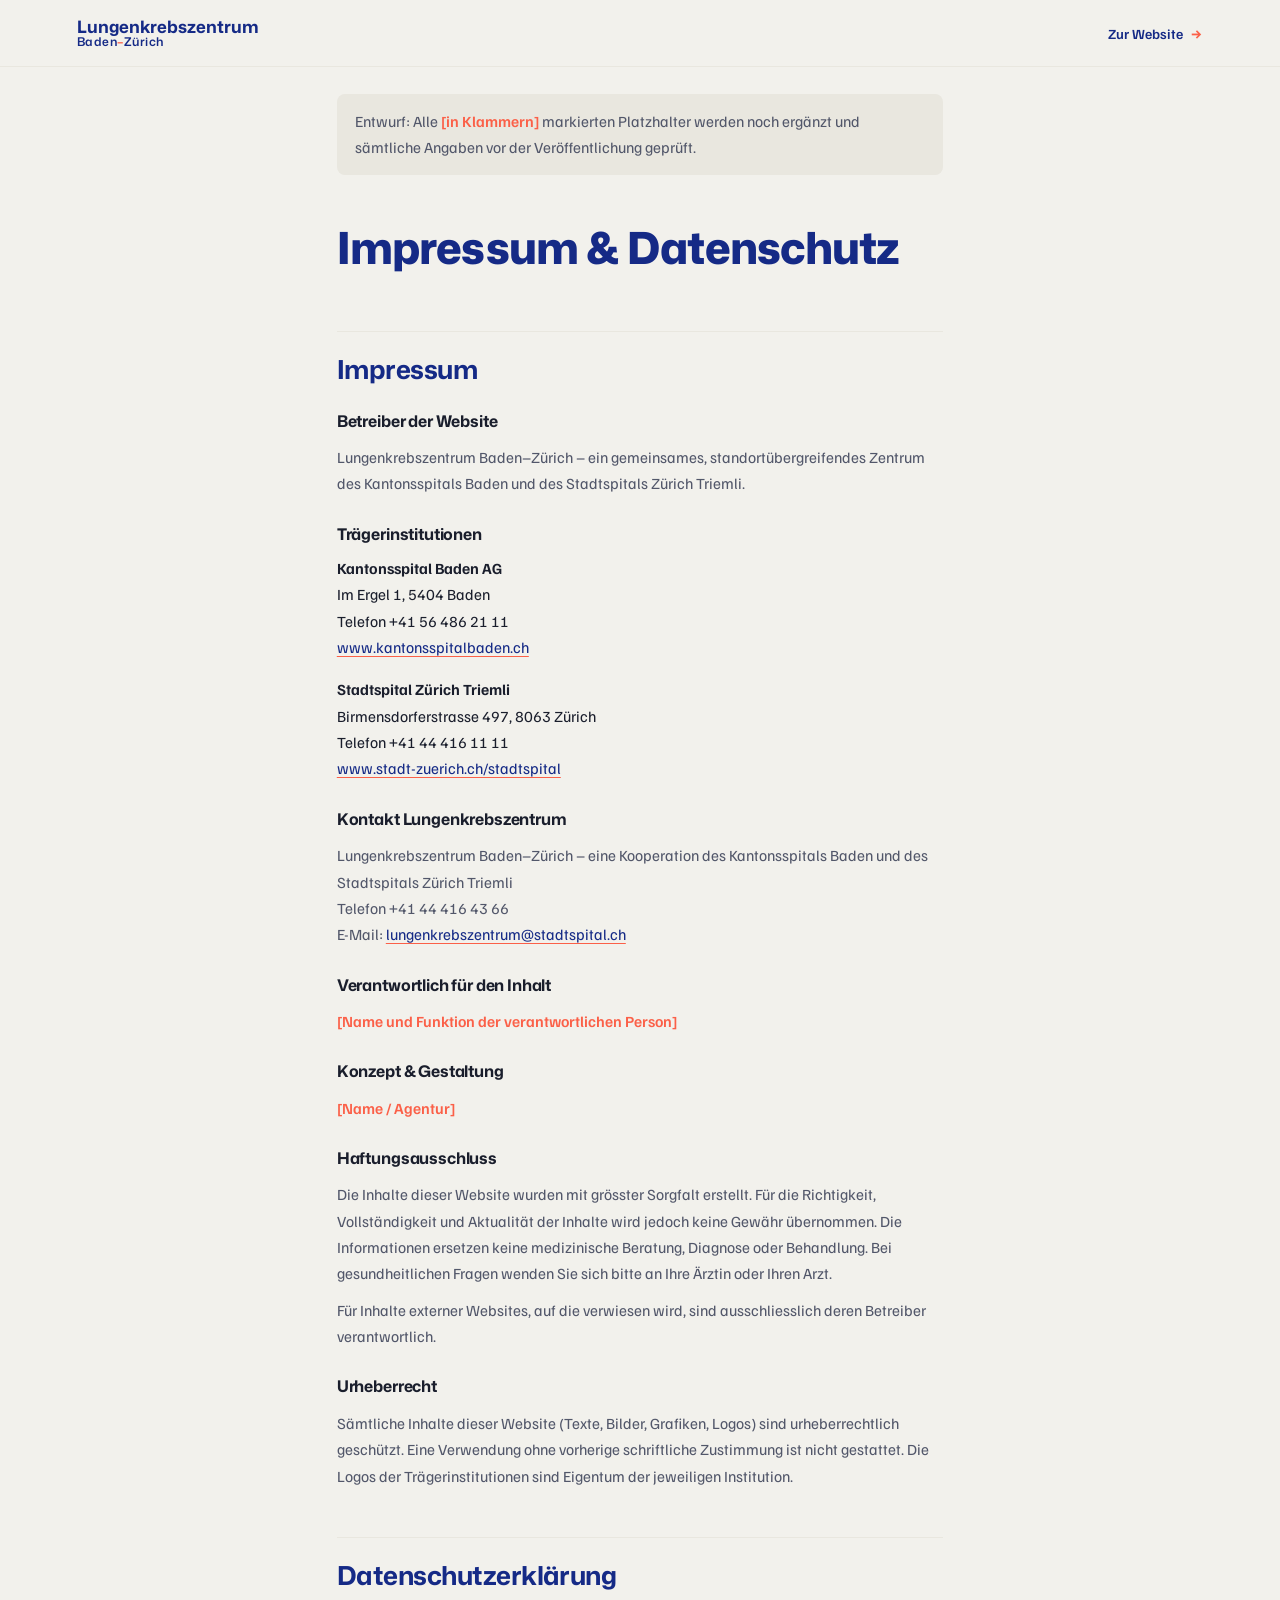
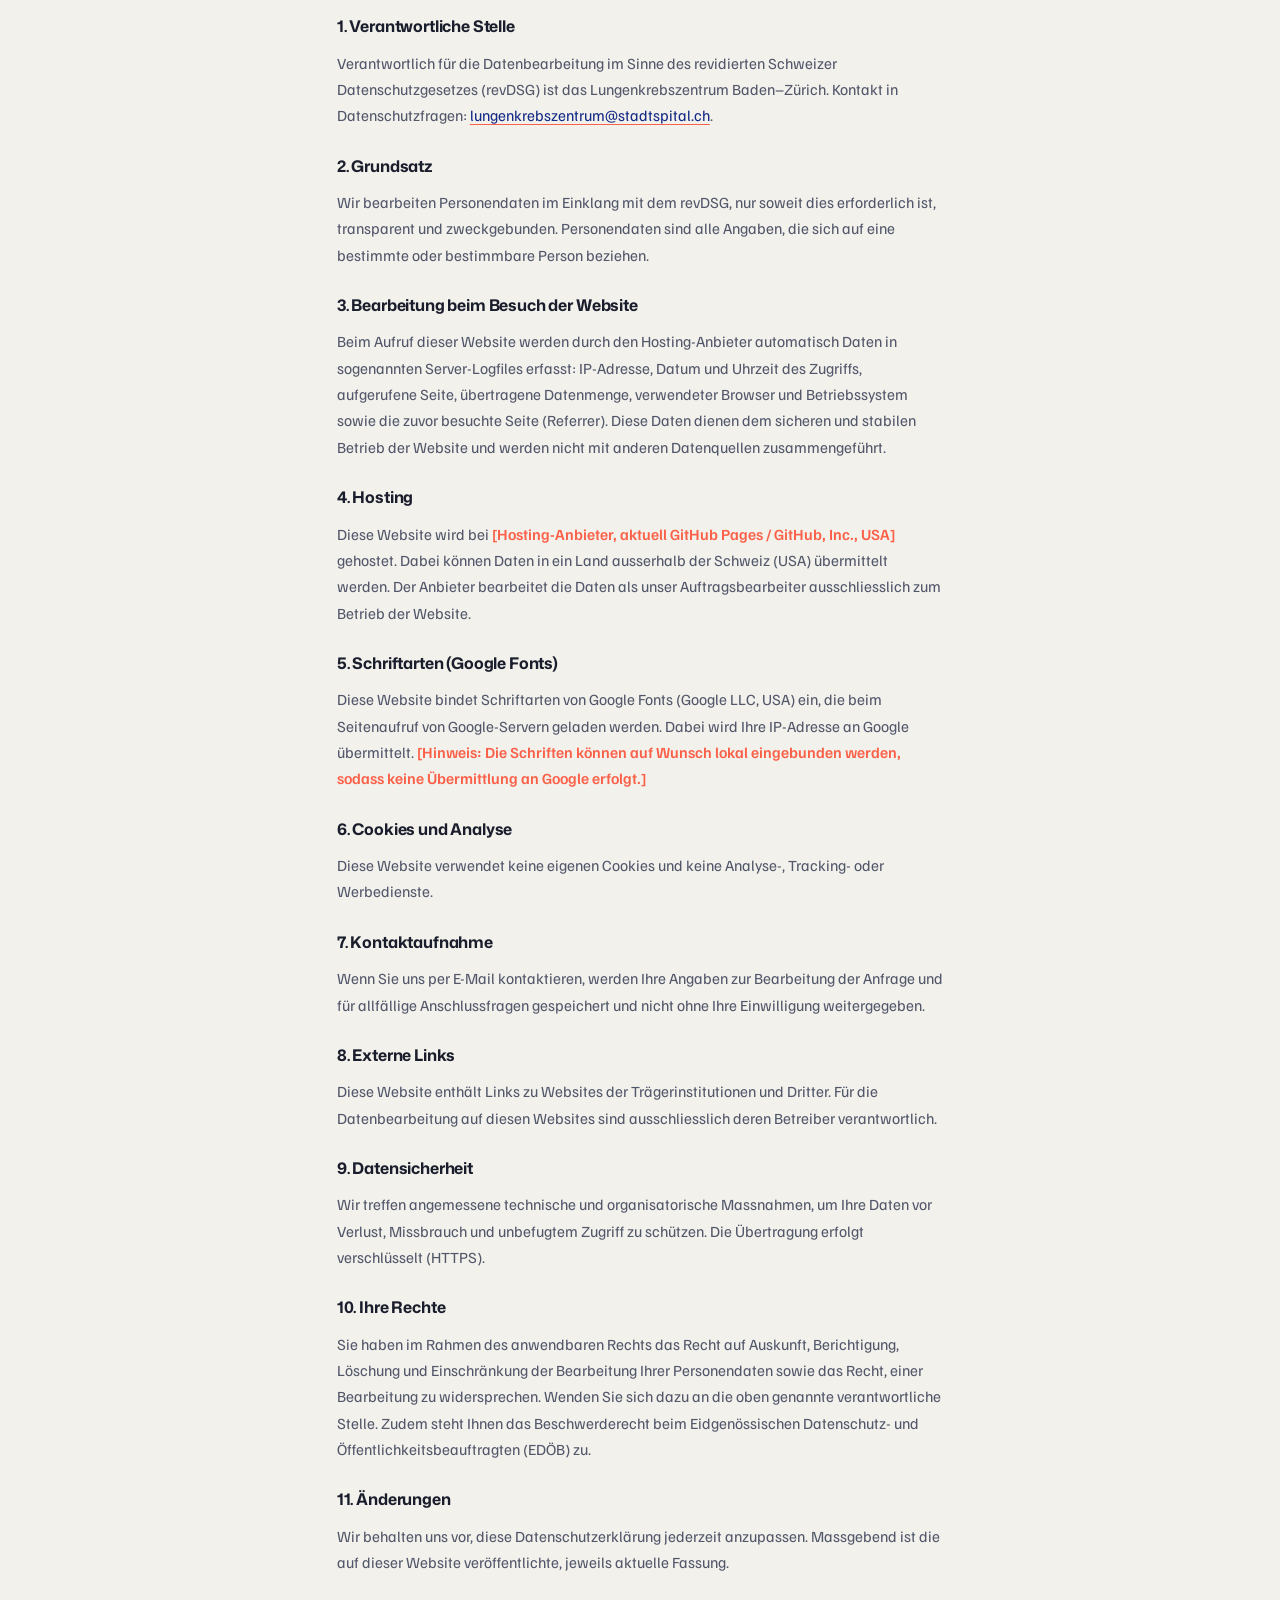
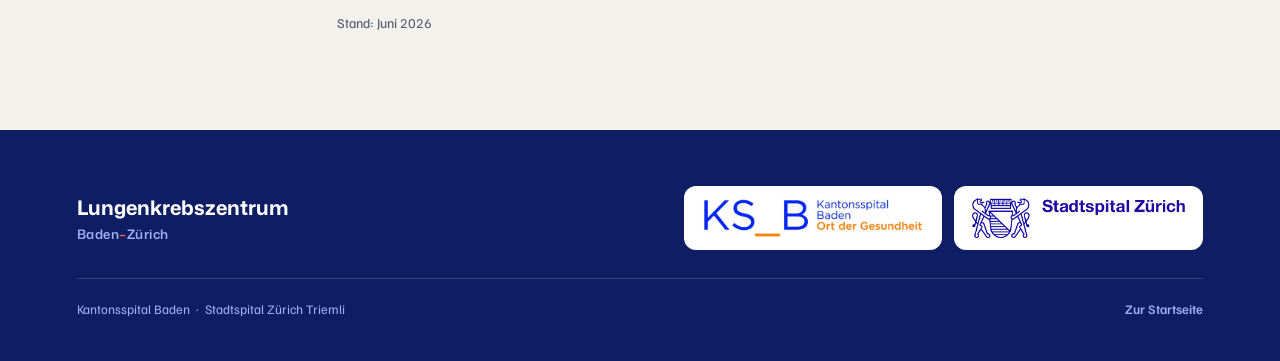
==== impressum.html @ 9aa7cfbb "Footer-Kontaktdaten, Leitbild-Intro als Werte-Stil mit Koralle-Punkt, Impressum-Kontakt ergänzt" ====
<!DOCTYPE html>
<html lang="de">
<head>
<meta charset="UTF-8">
<meta name="viewport" content="width=device-width, initial-scale=1.0">
<title>Impressum & Datenschutz | Lungenkrebszentrum Baden–Zürich</title>
<link rel="icon" href="favicon.svg" type="image/svg+xml">
<link rel="icon" href="favicon-32.png" type="image/png" sizes="32x32">
<link rel="apple-touch-icon" href="favicon.png">
<meta name="robots" content="noindex">
<link rel="preconnect" href="https://fonts.googleapis.com">
<link rel="preconnect" href="https://fonts.gstatic.com" crossorigin>
<link href="https://fonts.googleapis.com/css2?family=Mona+Sans:wght@400;500;600;700;800&family=Familjen+Grotesk:wght@400;500;600;700&display=swap" rel="stylesheet">
<link rel="stylesheet" href="css/styles.css">
<style>
  .legalbar{display:flex;align-items:center;justify-content:space-between;gap:20px;padding:18px var(--mx);background:var(--paper);border-bottom:1px solid var(--paper-2);}
  .legalbar .brand-static{font-family:var(--fd);text-decoration:none;line-height:1.05;}
  .legalbar .bn{display:block;font-weight:700;font-size:17px;color:var(--blue);}
  .legalbar .bc{display:block;font-weight:600;font-size:12px;color:var(--blue);letter-spacing:.5px;}
  .legalbar .sl{color:var(--coral);}
  .legalbar .back{font-family:var(--fb);font-size:14px;font-weight:600;color:var(--blue);text-decoration:none;display:inline-flex;gap:7px;}
  .legalbar .back .arrow{color:var(--coral);}
  .legal{max-width:760px;margin:0 auto;padding:clamp(40px,7vw,84px) var(--mx) clamp(50px,8vw,96px);}
  .legal-note{background:var(--paper-2);border-radius:var(--border-radius-md,8px);padding:14px 18px;font-family:var(--fb);font-size:13.5px;color:var(--ink-soft);margin-bottom:36px;}
  .legal h1{font-family:var(--fd);font-weight:800;font-size:clamp(28px,4.4vw,44px);letter-spacing:-0.02em;color:var(--blue);}
  .legal h2{font-family:var(--fd);font-weight:700;font-size:clamp(20px,2.6vw,26px);color:var(--blue);margin:48px 0 6px;padding-top:24px;border-top:1px solid var(--paper-2);}
  .legal h3{font-family:var(--fd);font-weight:700;font-size:16px;color:var(--ink);margin:24px 0 4px;}
  .legal p{font-size:15.5px;color:var(--ink-soft);margin-top:10px;line-height:1.7;}
  .legal address{font-style:normal;font-size:15.5px;color:var(--ink);line-height:1.7;margin-top:8px;}
  .legal a{color:var(--blue);text-decoration:underline;text-decoration-color:var(--coral);text-underline-offset:3px;}
  .legal .ph{color:var(--coral);font-weight:600;}
  .legal .stand{margin-top:36px;font-size:13.5px;color:var(--ink-soft);}
</style>
</head>
<body>

<header class="legalbar">
  <a class="brand-static" href="index.html" aria-label="Zur Startseite">
    <span class="bn">Lungenkrebszentrum</span>
    <span class="bc">Baden<span class="sl">–</span>Zürich</span>
  </a>
  <a class="back" href="index.html">Zur Website <span class="arrow" aria-hidden="true">→</span></a>
</header>

<main class="legal">
  <p class="legal-note">Entwurf: Alle <span class="ph">[in Klammern]</span> markierten Platzhalter werden noch ergänzt und sämtliche Angaben vor der Veröffentlichung geprüft.</p>

  <h1>Impressum & Datenschutz</h1>

  <h2>Impressum</h2>

  <h3>Betreiber der Website</h3>
  <p>Lungenkrebszentrum Baden–Zürich – ein gemeinsames, standortübergreifendes Zentrum des Kantonsspitals Baden und des Stadtspitals Zürich Triemli.</p>

  <h3>Trägerinstitutionen</h3>
  <address>
    <strong>Kantonsspital Baden AG</strong><br>
    Im Ergel 1, 5404 Baden<br>
    Telefon +41 56 486 21 11<br>
    <a href="https://www.kantonsspitalbaden.ch" target="_blank" rel="noopener">www.kantonsspitalbaden.ch</a>
  </address>
  <address style="margin-top:16px;">
    <strong>Stadtspital Zürich Triemli</strong><br>
    Birmensdorferstrasse 497, 8063 Zürich<br>
    Telefon +41 44 416 11 11<br>
    <a href="https://www.stadt-zuerich.ch/stadtspital" target="_blank" rel="noopener">www.stadt-zuerich.ch/stadtspital</a>
  </address>

  <h3>Kontakt Lungenkrebszentrum</h3>
  <p>Lungenkrebszentrum Baden–Zürich – eine Kooperation des Kantonsspitals Baden und des Stadtspitals Zürich Triemli<br>
  Telefon +41 44 416 43 66<br>
  E-Mail: <a href="mailto:lungenkrebszentrum@stadtspital.ch">lungenkrebszentrum@stadtspital.ch</a></p>

  <h3>Verantwortlich für den Inhalt</h3>
  <p><span class="ph">[Name und Funktion der verantwortlichen Person]</span></p>

  <h3>Konzept & Gestaltung</h3>
  <p><span class="ph">[Name / Agentur]</span></p>

  <h3>Haftungsausschluss</h3>
  <p>Die Inhalte dieser Website wurden mit grösster Sorgfalt erstellt. Für die Richtigkeit, Vollständigkeit und Aktualität der Inhalte wird jedoch keine Gewähr übernommen. Die Informationen ersetzen keine medizinische Beratung, Diagnose oder Behandlung. Bei gesundheitlichen Fragen wenden Sie sich bitte an Ihre Ärztin oder Ihren Arzt.</p>
  <p>Für Inhalte externer Websites, auf die verwiesen wird, sind ausschliesslich deren Betreiber verantwortlich.</p>

  <h3>Urheberrecht</h3>
  <p>Sämtliche Inhalte dieser Website (Texte, Bilder, Grafiken, Logos) sind urheberrechtlich geschützt. Eine Verwendung ohne vorherige schriftliche Zustimmung ist nicht gestattet. Die Logos der Trägerinstitutionen sind Eigentum der jeweiligen Institution.</p>

  <h2>Datenschutzerklärung</h2>

  <h3>1. Verantwortliche Stelle</h3>
  <p>Verantwortlich für die Datenbearbeitung im Sinne des revidierten Schweizer Datenschutzgesetzes (revDSG) ist das Lungenkrebszentrum Baden–Zürich. Kontakt in Datenschutzfragen: <a href="mailto:lungenkrebszentrum@stadtspital.ch">lungenkrebszentrum@stadtspital.ch</a>.</p>

  <h3>2. Grundsatz</h3>
  <p>Wir bearbeiten Personendaten im Einklang mit dem revDSG, nur soweit dies erforderlich ist, transparent und zweckgebunden. Personendaten sind alle Angaben, die sich auf eine bestimmte oder bestimmbare Person beziehen.</p>

  <h3>3. Bearbeitung beim Besuch der Website</h3>
  <p>Beim Aufruf dieser Website werden durch den Hosting-Anbieter automatisch Daten in sogenannten Server-Logfiles erfasst: IP-Adresse, Datum und Uhrzeit des Zugriffs, aufgerufene Seite, übertragene Datenmenge, verwendeter Browser und Betriebssystem sowie die zuvor besuchte Seite (Referrer). Diese Daten dienen dem sicheren und stabilen Betrieb der Website und werden nicht mit anderen Datenquellen zusammengeführt.</p>

  <h3>4. Hosting</h3>
  <p>Diese Website wird bei <span class="ph">[Hosting-Anbieter, aktuell GitHub Pages / GitHub, Inc., USA]</span> gehostet. Dabei können Daten in ein Land ausserhalb der Schweiz (USA) übermittelt werden. Der Anbieter bearbeitet die Daten als unser Auftragsbearbeiter ausschliesslich zum Betrieb der Website.</p>

  <h3>5. Schriftarten (Google Fonts)</h3>
  <p>Diese Website bindet Schriftarten von Google Fonts (Google LLC, USA) ein, die beim Seitenaufruf von Google-Servern geladen werden. Dabei wird Ihre IP-Adresse an Google übermittelt. <span class="ph">[Hinweis: Die Schriften können auf Wunsch lokal eingebunden werden, sodass keine Übermittlung an Google erfolgt.]</span></p>

  <h3>6. Cookies und Analyse</h3>
  <p>Diese Website verwendet keine eigenen Cookies und keine Analyse-, Tracking- oder Werbedienste.</p>

  <h3>7. Kontaktaufnahme</h3>
  <p>Wenn Sie uns per E-Mail kontaktieren, werden Ihre Angaben zur Bearbeitung der Anfrage und für allfällige Anschlussfragen gespeichert und nicht ohne Ihre Einwilligung weitergegeben.</p>

  <h3>8. Externe Links</h3>
  <p>Diese Website enthält Links zu Websites der Trägerinstitutionen und Dritter. Für die Datenbearbeitung auf diesen Websites sind ausschliesslich deren Betreiber verantwortlich.</p>

  <h3>9. Datensicherheit</h3>
  <p>Wir treffen angemessene technische und organisatorische Massnahmen, um Ihre Daten vor Verlust, Missbrauch und unbefugtem Zugriff zu schützen. Die Übertragung erfolgt verschlüsselt (HTTPS).</p>

  <h3>10. Ihre Rechte</h3>
  <p>Sie haben im Rahmen des anwendbaren Rechts das Recht auf Auskunft, Berichtigung, Löschung und Einschränkung der Bearbeitung Ihrer Personendaten sowie das Recht, einer Bearbeitung zu widersprechen. Wenden Sie sich dazu an die oben genannte verantwortliche Stelle. Zudem steht Ihnen das Beschwerderecht beim Eidgenössischen Datenschutz- und Öffentlichkeitsbeauftragten (EDÖB) zu.</p>

  <h3>11. Änderungen</h3>
  <p>Wir behalten uns vor, diese Datenschutzerklärung jederzeit anzupassen. Massgebend ist die auf dieser Website veröffentlichte, jeweils aktuelle Fassung.</p>

  <p class="stand">Stand: Juni 2026</p>
</main>

<footer>
  <div class="wrap">
    <div class="foot-grid">
      <div class="foot-brand">
        <div class="bn">Lungenkrebszentrum</div>
        <div class="bc">Baden<span class="sl">–</span>Zürich</div>
      </div>
      <div class="foot-logos">
        <a class="hp" href="https://www.kantonsspitalbaden.ch" target="_blank" rel="noopener"><img src="assets/logo-ksb.jpg" alt="Kantonsspital Baden"></a>
        <a class="hp" href="https://www.stadt-zuerich.ch/stadtspital" target="_blank" rel="noopener"><img src="assets/logo-stz.png" alt="Stadtspital Zürich"></a>
      </div>
    </div>
    <div class="foot-meta">
      <span>Kantonsspital Baden &nbsp;·&nbsp; Stadtspital Zürich Triemli</span>
      <a class="foot-legal" href="index.html">Zur Startseite</a>
    </div>
  </div>
</footer>

</body>
</html>
---- css/styles.css ----
:root{
  --blue:#152A86; --blue-deep:#0F1E63; --sky:#9DB0F0; --sky-soft:#C7D1F5;
  --coral:#FB6048; --paper:#F2F1EC; --paper-2:#E9E7DF; --card:#FAF9F5;
  --ink:#1A1E2C; --ink-soft:#52576A;
  --fd:'Mona Sans',sans-serif; --fb:'Familjen Grotesk',sans-serif;
  --mx:clamp(20px,6vw,110px); --maxw:1180px;
}
*{box-sizing:border-box;margin:0;padding:0;}
html{scroll-behavior:smooth;}
body{font-family:var(--fb);background:var(--paper);color:var(--ink);line-height:1.65;-webkit-font-smoothing:antialiased;overflow-x:hidden;}
a{color:inherit;}
img{display:block;max-width:100%;}
.wrap{max-width:var(--maxw);margin:0 auto;}
section{padding:clamp(56px,8vw,110px) var(--mx);min-height:100vh;display:flex;flex-direction:column;justify-content:center;}
.eyebrow{font-family:var(--fb);font-size:12px;font-weight:600;letter-spacing:3px;text-transform:uppercase;color:var(--coral);}
.sectmark{width:12px;height:12px;border-radius:50%;background:var(--coral);display:block;margin-bottom:20px;transform-origin:center;animation:coralBreath 3.1s ease-in-out infinite;}
h2{font-family:var(--fd);font-weight:800;font-size:clamp(28px,4.4vw,46px);letter-spacing:-0.02em;line-height:1.05;margin-top:14px;}
h3{font-family:var(--fd);font-weight:700;letter-spacing:-0.01em;}
p{font-size:clamp(15px,1.15vw,17px);}
.lead{font-size:clamp(17px,1.5vw,20px);color:var(--ink-soft);max-width:62ch;margin-top:18px;}
.body-copy p{color:var(--ink-soft);margin-top:16px;max-width:64ch;}
.btn{display:inline-flex;align-items:center;gap:9px;font-family:var(--fb);font-weight:600;font-size:15px;padding:13px 24px;border-radius:11px;text-decoration:none;border:none;cursor:pointer;transition:transform .25s cubic-bezier(.22,1,.36,1);}
.btn-coral{background:var(--coral);color:var(--blue);}
.btn-coral:hover{transform:translateY(-2px);}
.btn:focus-visible,a:focus-visible{outline:3px solid var(--sky);outline-offset:3px;border-radius:4px;}

/* HEADER */
header{position:fixed;top:0;left:0;right:0;z-index:50;padding:16px var(--mx);display:flex;align-items:center;justify-content:space-between;transition:background .3s,box-shadow .3s,padding .3s;}
header.solid{background:var(--paper);box-shadow:0 1px 0 var(--paper-2);padding:12px var(--mx);}
.brand{font-family:var(--fd);line-height:1;text-decoration:none;opacity:0;transform:translateY(-6px);transition:opacity .45s ease,transform .45s ease;pointer-events:none;}
header.solid .brand,header.open .brand{opacity:1;transform:none;pointer-events:auto;}
.brand .bn{font-weight:700;font-size:18px;letter-spacing:-0.01em;color:var(--blue);display:block;}
.brand .bc{font-weight:600;font-size:12.5px;letter-spacing:.5px;color:var(--blue);display:block;margin-top:3px;}
.brand .sl{color:var(--coral);font-weight:700;}
nav{display:flex;align-items:center;gap:26px;}
nav a.nl{position:relative;font-size:14.5px;font-weight:500;color:rgba(255,255,255,.9);text-decoration:none;transition:color .2s;}
nav a.nl::after{content:"";position:absolute;left:-13px;top:50%;width:6px;height:6px;border-radius:50%;background:var(--coral);transform:translateY(-50%) scale(0);transition:transform .25s cubic-bezier(.22,1,.36,1);}
nav a.nl:hover{color:#fff;}
nav a.nl:hover::after{transform:translateY(-50%) scale(1);}
header.solid nav a.nl{color:var(--ink-soft);}
header.solid nav a.nl:hover{color:var(--blue);}
.menu-btn{display:none;background:none;border:none;color:#fff;font-size:26px;cursor:pointer;line-height:1;}
header.solid .menu-btn,header.open .menu-btn{color:var(--blue);}
@media(max-width:900px){
  .menu-btn{display:block;}
  nav{display:none;position:absolute;top:100%;left:0;right:0;background:var(--paper);flex-direction:column;align-items:flex-start;gap:8px;padding:18px var(--mx) 24px;box-shadow:0 12px 24px rgba(15,30,99,.12);}
  header.open nav{display:flex;}
  header.open{background:var(--paper);}
  header.open nav a.nl{color:var(--ink-soft);font-size:16px;}
}

/* HERO — each page carries its own hero styles inline; shared bits only here */
@keyframes coralBreath{0%,100%{transform:scale(1);}50%{transform:scale(1.16);}}
@keyframes seamBreath{0%,100%{opacity:.55;}50%{opacity:1;}}
.hero-logo .ll{display:block;font-family:var(--fd);font-weight:800;letter-spacing:-0.03em;color:#fff;}
.hero-logo .lc{display:block;font-family:var(--fd);font-weight:700;letter-spacing:-0.01em;color:#fff;margin-top:8px;}
.hero-logo .sl{color:var(--coral);}
.hero-eyebrow{font-family:var(--fb);font-size:12px;font-weight:600;letter-spacing:3px;text-transform:uppercase;color:var(--coral);}

/* SPLIT */
.split{display:grid;grid-template-columns:1fr 1fr;gap:clamp(30px,5vw,72px);align-items:center;}
@media(max-width:820px){.split{grid-template-columns:1fr;}}
.media{border-radius:18px;overflow:hidden;background:var(--paper-2);}
.media img{width:100%;height:100%;object-fit:cover;}
.media.contain{background:#fff;display:flex;align-items:center;justify-content:center;padding:30px;}
.media.contain img{object-fit:contain;}
.figcap{font-size:12.5px;color:var(--ink-soft);margin-top:10px;letter-spacing:.03em;}
.tags{display:flex;flex-wrap:wrap;gap:9px;margin-top:26px;}
.tag{font-size:13px;font-weight:500;color:var(--blue);background:#fff;border:1px solid var(--paper-2);border-radius:999px;padding:7px 15px;}

/* THERAPIE */
.therapien{display:grid;grid-template-columns:repeat(3,1fr);margin-top:24px;border-top:1.5px solid var(--paper-2);border-bottom:1.5px solid var(--paper-2);}
.therapie{padding:26px 10px;display:flex;align-items:center;gap:14px;border-left:1px solid var(--paper-2);}
.therapie:first-child{border-left:none;}
.tmark{width:11px;height:11px;border-radius:50%;background:var(--coral);flex:none;transform-origin:center;animation:coralBreath 3.1s ease-in-out infinite;}
.therapie h3{font-size:21px;color:var(--blue);}
.lead-in{margin-top:30px;font-weight:600;color:var(--blue);font-size:clamp(16px,1.3vw,18px);}
.note-immun{margin-top:24px;font-size:15px;color:var(--ink-soft);max-width:66ch;}
@media(max-width:760px){.therapien{grid-template-columns:1fr;}.therapie{border-left:none;border-top:1px solid var(--paper-2);}.therapie:first-child{border-top:none;}}

/* LEITBILD */
.leitbild{background:var(--blue);color:#fff;position:relative;overflow:hidden;}
.leitbild .breath{opacity:.8;}
.leitbild-head{position:relative;z-index:2;max-width:64ch;}
.leitbild-claim{font-family:var(--fd);font-weight:800;font-size:clamp(24px,3.4vw,38px);letter-spacing:-0.02em;line-height:1.08;margin-top:14px;}
.leitbild .lead{color:#fff;}
.leitbild-intro{color:var(--sky-soft);margin-top:16px;font-size:clamp(15px,1.15vw,17px);}
.values{position:relative;z-index:2;display:grid;grid-template-columns:1fr 1fr;gap:2px;margin-top:54px;background:rgba(255,255,255,.14);border:1px solid rgba(255,255,255,.14);border-radius:18px;overflow:hidden;}
@media(max-width:760px){.values{grid-template-columns:1fr;}}
.value{background:var(--blue);padding:34px;}
.vmark{width:10px;height:10px;border-radius:50%;background:var(--coral);display:block;transform-origin:center;animation:coralBreath 3.1s ease-in-out infinite;}
.value h3{font-size:23px;color:#fff;margin-top:16px;}
.value p{color:var(--sky-soft);font-size:15px;margin-top:12px;}
.leitbild-foot{position:relative;z-index:2;color:var(--sky);font-size:14px;margin-top:36px;max-width:74ch;}

/* STUDIEN */
.studien-links{display:flex;flex-direction:column;gap:0;margin-top:24px;}
.studien-links a{font-family:var(--fd);font-weight:600;font-size:clamp(16px,1.7vw,20px);color:var(--blue);text-decoration:none;display:flex;align-items:center;justify-content:space-between;gap:20px;border-top:1px solid var(--paper-2);padding:18px 0;transition:padding-left .25s;}
.studien-links a:last-child{border-bottom:1px solid var(--paper-2);}
.studien-links a:hover{padding-left:10px;}
.studien-links a .arrow{color:var(--coral);}

/* FOOTER */
footer{background:var(--blue-deep);color:var(--sky);padding:56px var(--mx) 40px;}
.foot-grid{display:flex;justify-content:space-between;align-items:center;gap:28px;flex-wrap:wrap;}
.foot-brand .bn{font-family:var(--fd);font-weight:700;font-size:20px;color:#fff;}
.foot-brand .bc{font-family:var(--fd);font-weight:600;font-size:13px;color:var(--sky);letter-spacing:.5px;}
.foot-brand .sl{color:var(--coral);}
.foot-logos{display:flex;gap:12px;flex-wrap:wrap;}
.foot-logos .hp{height:64px;background:#fff;border-radius:12px;padding:12px 18px;display:flex;align-items:center;text-decoration:none;}
.foot-logos .hp img{max-height:40px;width:auto;}
.foot-contact{display:grid;grid-template-columns:1fr 1fr;gap:28px;margin-top:34px;padding-top:28px;border-top:1px solid rgba(255,255,255,.16);}
.fc-col h4{font-family:var(--fd);font-weight:700;font-size:15px;color:#fff;margin-bottom:8px;}
.fc-col p{font-size:13.5px;color:var(--sky);line-height:1.75;}
.fc-col a{color:var(--sky);text-decoration:none;}
.fc-col a:hover{color:#fff;text-decoration:underline;text-decoration-color:var(--coral);text-underline-offset:3px;}
@media(max-width:600px){.foot-contact{grid-template-columns:1fr;gap:24px;}}
.foot-meta{margin-top:28px;padding-top:20px;border-top:1px solid rgba(255,255,255,.16);font-size:13px;color:var(--sky);display:flex;justify-content:space-between;gap:16px;flex-wrap:wrap;}
.foot-legal{color:var(--sky);text-decoration:none;font-weight:600;}
.foot-legal:hover{color:#fff;}

/* MOTION */
.reveal{opacity:0;transform:translateY(22px);transition:opacity .8s cubic-bezier(.22,1,.36,1),transform .8s cubic-bezier(.22,1,.36,1);}
.reveal.in{opacity:1;transform:none;}
.hero-inner>*{opacity:0;animation:heroIn .9s cubic-bezier(.22,1,.36,1) forwards;}
.hero-inner>*:nth-child(1){animation-delay:.05s;}
.hero-inner>*:nth-child(2){animation-delay:.16s;}
.hero-inner>*:nth-child(3){animation-delay:.30s;}
.hero-inner>*:nth-child(4){animation-delay:.44s;}
.hero-inner>*:nth-child(5){animation-delay:.56s;}
@keyframes heroIn{from{opacity:0;transform:translateY(22px);}to{opacity:1;transform:none;}}
@media(prefers-reduced-motion:reduce){
  .b-circle,.sectmark,.tmark,.vmark{animation:none!important;}
  .hero-inner>*{opacity:1;animation:none;}
  .reveal{opacity:1;transform:none;transition:none;}
  html{scroll-behavior:auto;}
}
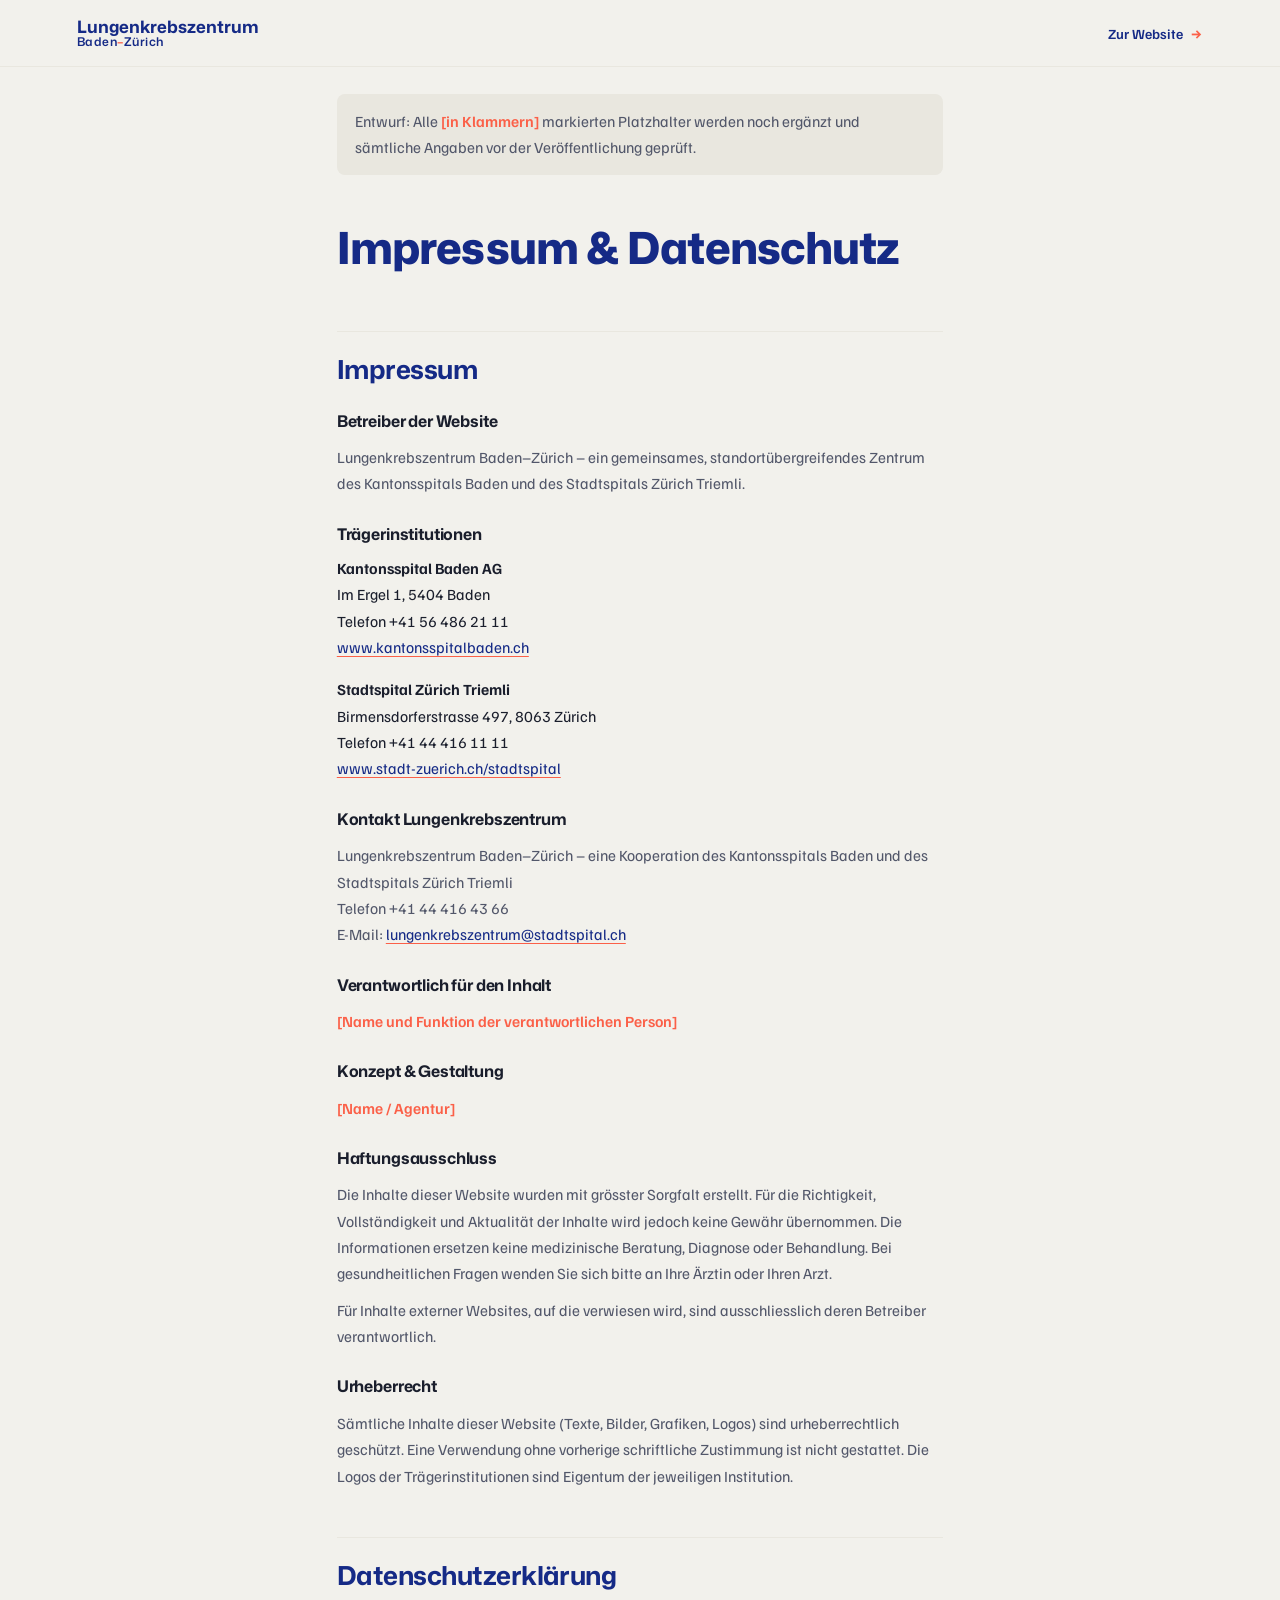
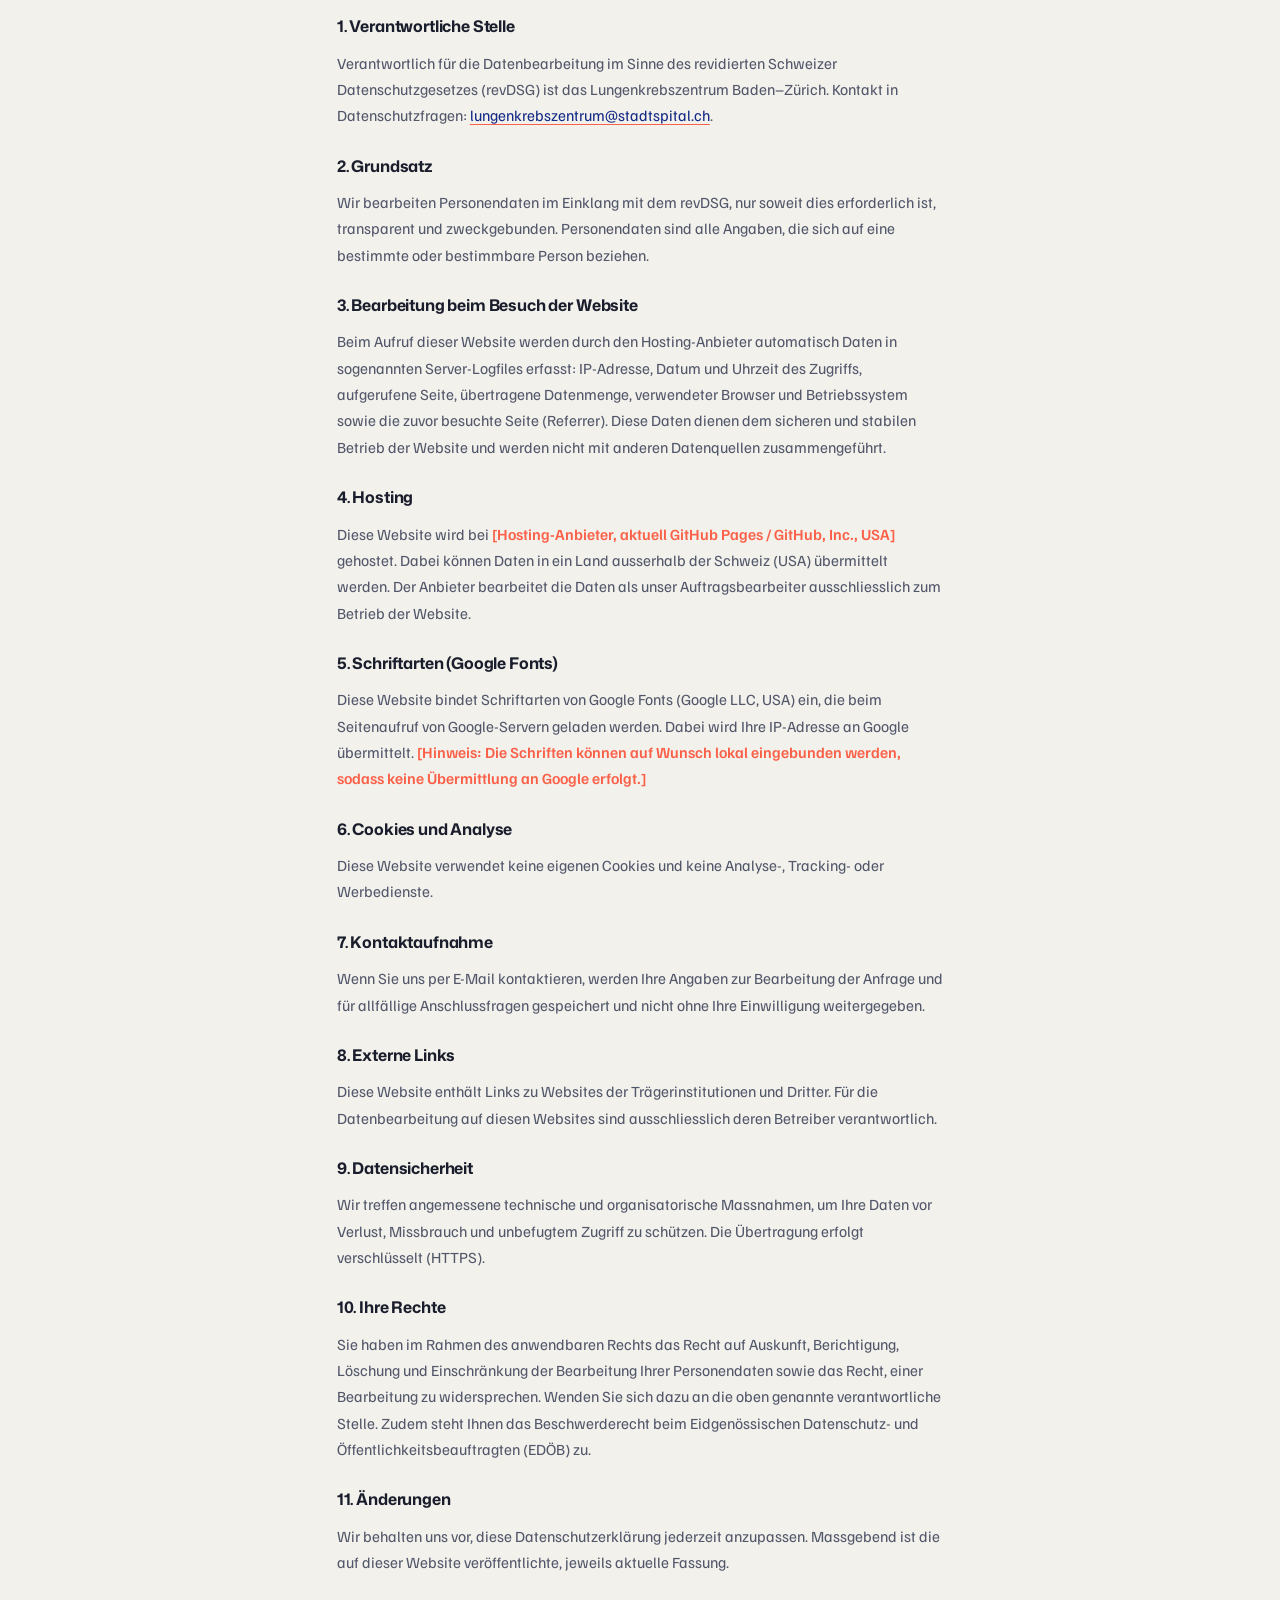
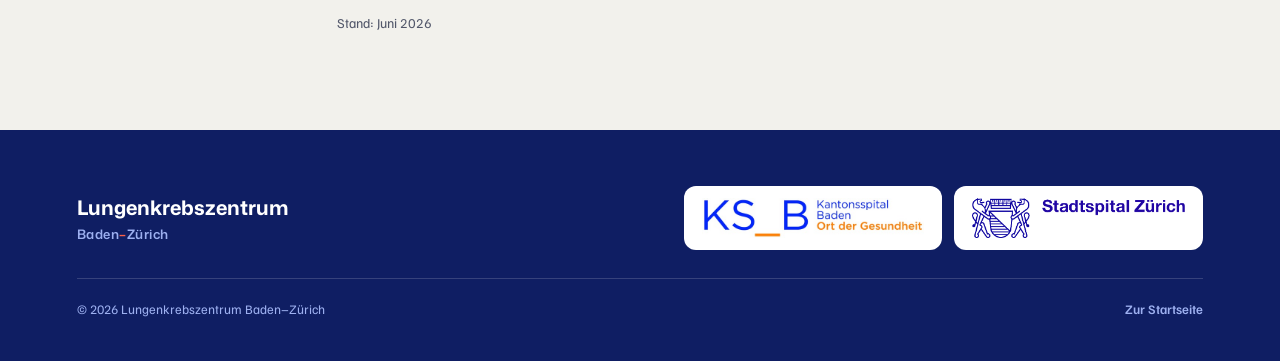
==== commit 1185e369: "Footer: automatischer Copyright-Jahr-Hinweis statt Spitalnamen" ====
--- a/impressum.html
+++ b/impressum.html
@@ -135,11 +135,12 @@
       </div>
     </div>
     <div class="foot-meta">
-      <span>Kantonsspital Baden &nbsp;·&nbsp; Stadtspital Zürich Triemli</span>
+      <span>© <span id="year">2026</span> Lungenkrebszentrum Baden–Zürich</span>
       <a class="foot-legal" href="index.html">Zur Startseite</a>
     </div>
   </div>
 </footer>
 
+<script>var y=document.getElementById('year');if(y)y.textContent=new Date().getFullYear();</script>
 </body>
 </html>
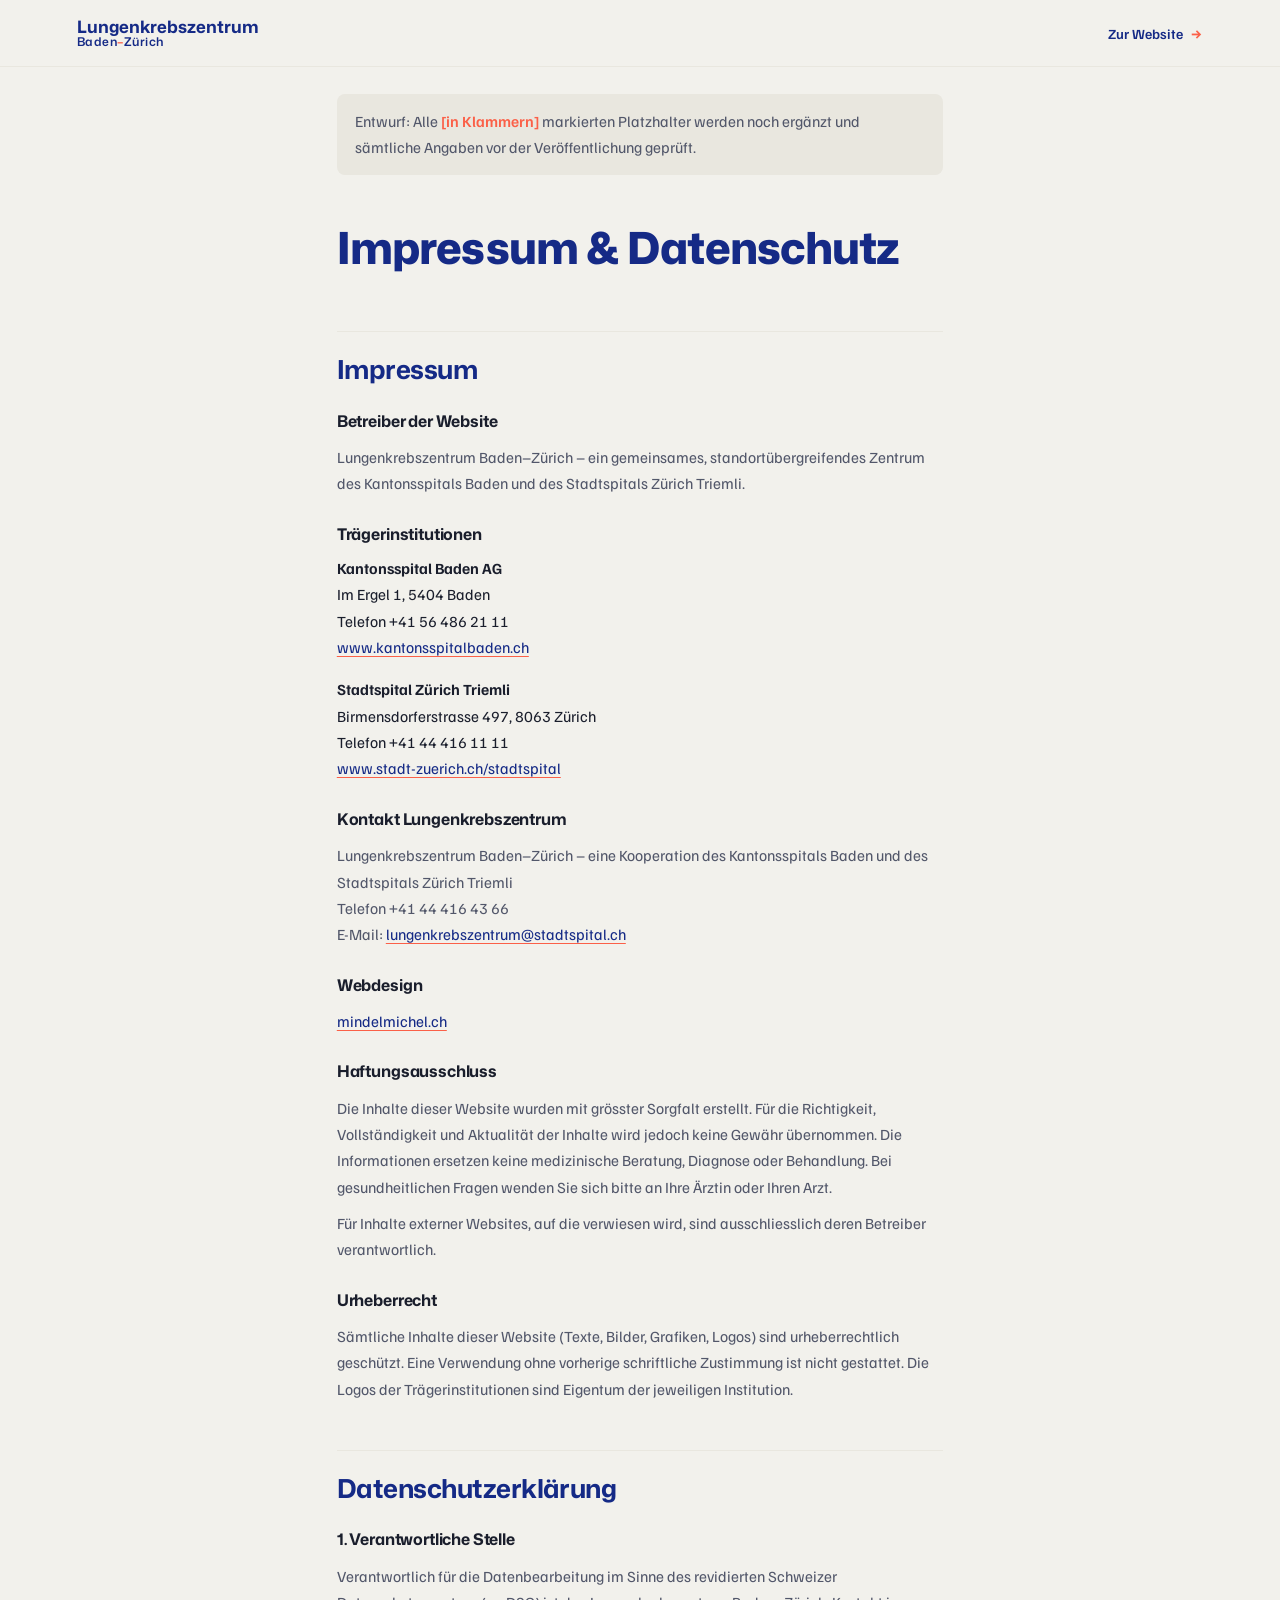
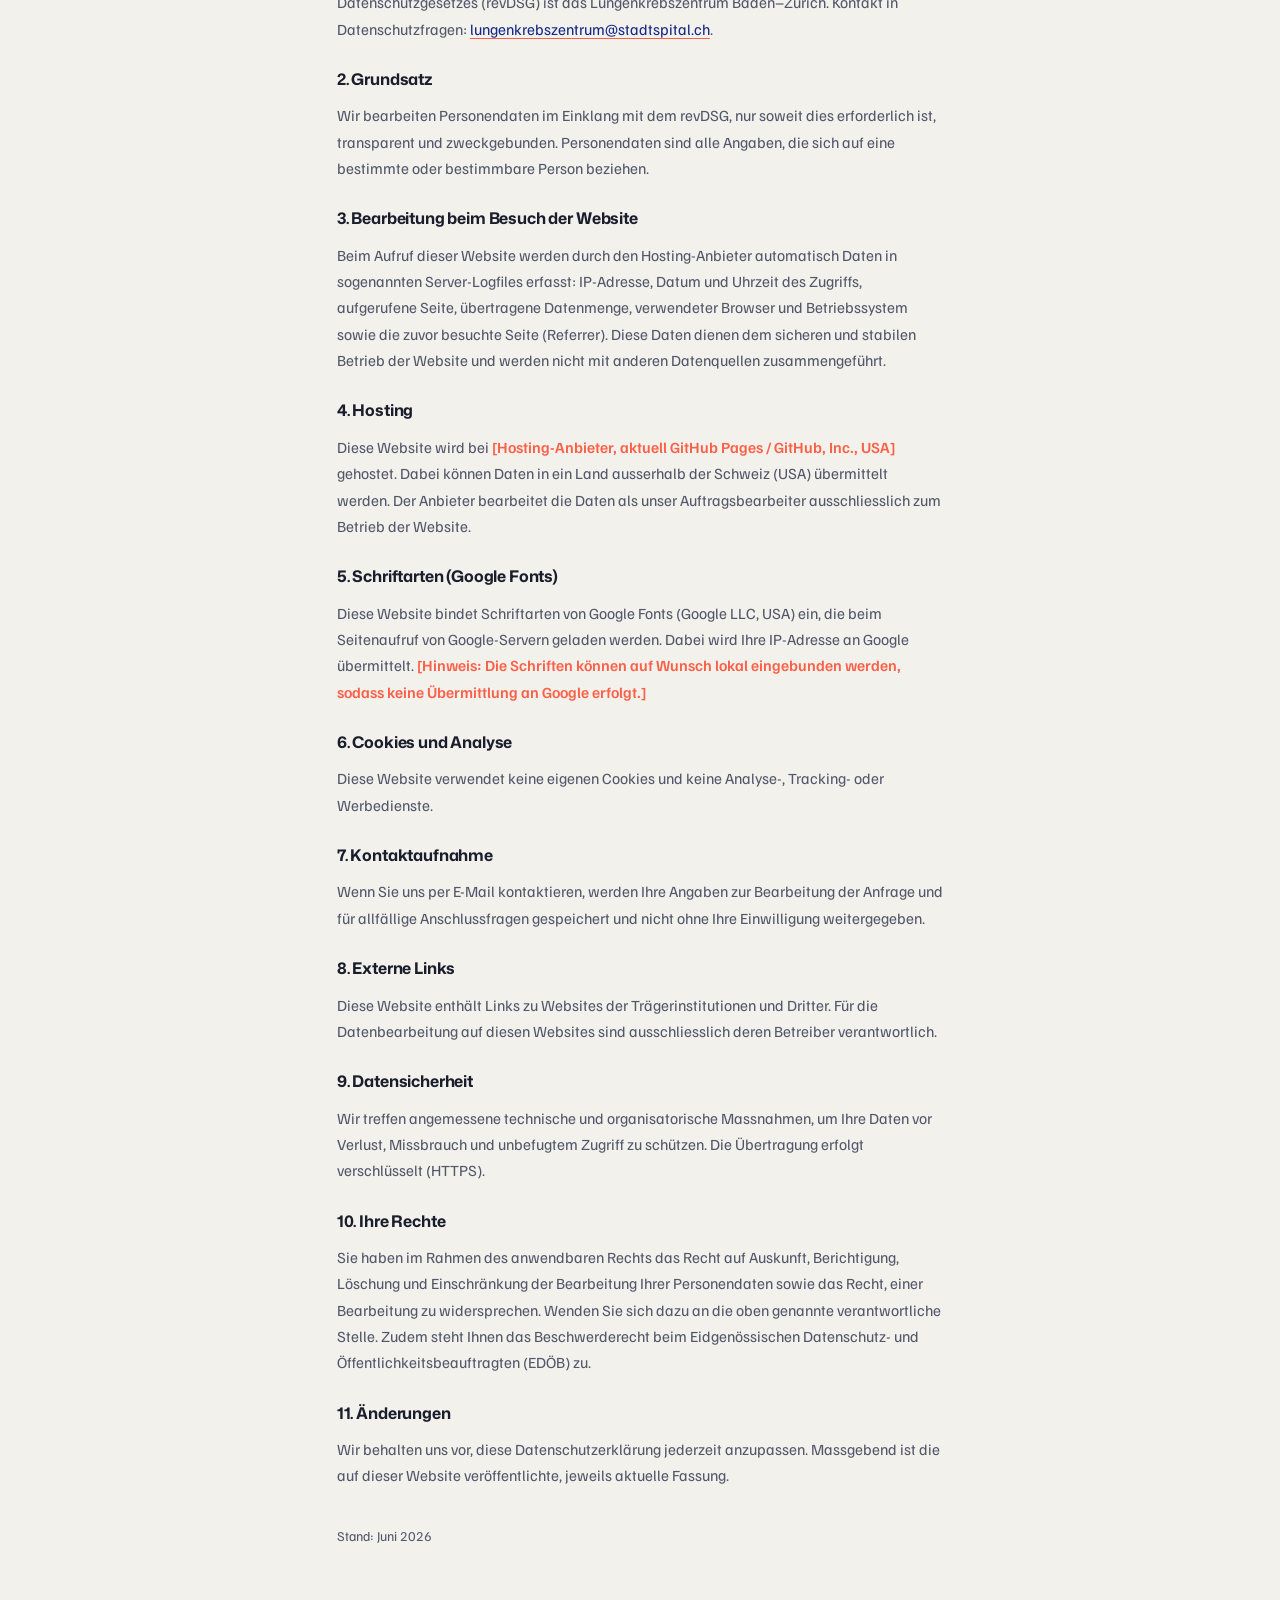
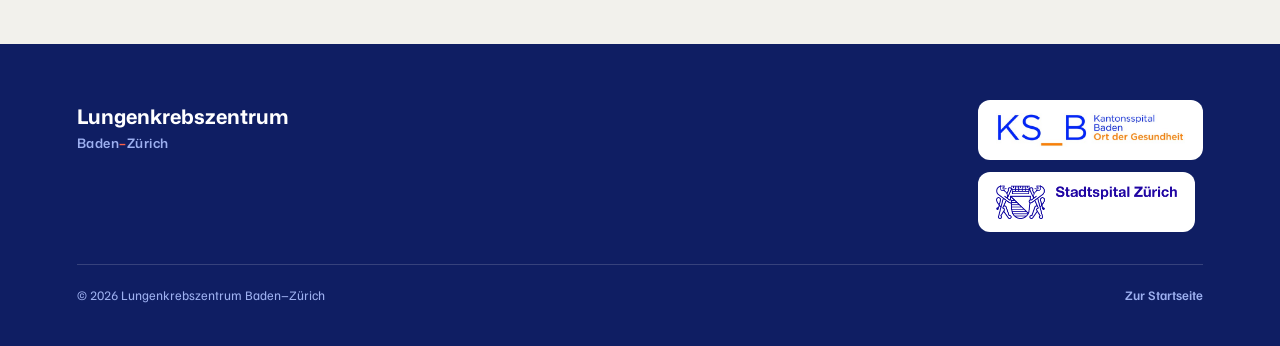
==== commit 4c1300dc: "Impressum: Verantwortlich-Inhalt entfernt, Webdesign-Credit, Footer-Fix" ====
--- a/impressum.html
+++ b/impressum.html
@@ -71,11 +71,8 @@
   Telefon +41 44 416 43 66<br>
   E-Mail: <a href="mailto:lungenkrebszentrum@stadtspital.ch">lungenkrebszentrum@stadtspital.ch</a></p>
 
-  <h3>Verantwortlich für den Inhalt</h3>
-  <p><span class="ph">[Name und Funktion der verantwortlichen Person]</span></p>
-
-  <h3>Konzept & Gestaltung</h3>
-  <p><span class="ph">[Name / Agentur]</span></p>
+  <h3>Webdesign</h3>
+  <p><a href="https://mindelmichel.ch" target="_blank" rel="noopener">mindelmichel.ch</a></p>
 
   <h3>Haftungsausschluss</h3>
   <p>Die Inhalte dieser Website wurden mit grösster Sorgfalt erstellt. Für die Richtigkeit, Vollständigkeit und Aktualität der Inhalte wird jedoch keine Gewähr übernommen. Die Informationen ersetzen keine medizinische Beratung, Diagnose oder Behandlung. Bei gesundheitlichen Fragen wenden Sie sich bitte an Ihre Ärztin oder Ihren Arzt.</p>
@@ -124,7 +121,7 @@
 
 <footer>
   <div class="wrap">
-    <div class="foot-grid">
+    <div class="foot-main">
       <div class="foot-brand">
         <div class="bn">Lungenkrebszentrum</div>
         <div class="bc">Baden<span class="sl">–</span>Zürich</div>
--- a/css/styles.css
+++ b/css/styles.css
@@ -102,20 +102,22 @@
 
 /* FOOTER */
 footer{background:var(--blue-deep);color:var(--sky);padding:56px var(--mx) 40px;}
-.foot-grid{display:flex;justify-content:space-between;align-items:center;gap:28px;flex-wrap:wrap;}
+.foot-main{display:grid;grid-template-columns:1fr auto;gap:clamp(30px,5vw,60px);align-items:start;}
 .foot-brand .bn{font-family:var(--fd);font-weight:700;font-size:20px;color:#fff;}
 .foot-brand .bc{font-family:var(--fd);font-weight:600;font-size:13px;color:var(--sky);letter-spacing:.5px;}
 .foot-brand .sl{color:var(--coral);}
-.foot-logos{display:flex;gap:12px;flex-wrap:wrap;}
-.foot-logos .hp{height:64px;background:#fff;border-radius:12px;padding:12px 18px;display:flex;align-items:center;text-decoration:none;}
-.foot-logos .hp img{max-height:40px;width:auto;}
-.foot-contact{display:grid;grid-template-columns:1fr 1fr;gap:28px;margin-top:34px;padding-top:28px;border-top:1px solid rgba(255,255,255,.16);}
+.foot-brand-contact{font-size:13.5px;color:var(--sky);line-height:1.75;margin-top:16px;max-width:42ch;}
+.foot-brand-contact a{color:var(--sky);text-decoration:none;}
+.foot-brand-contact a:hover{color:#fff;text-decoration:underline;text-decoration-color:var(--coral);text-underline-offset:3px;}
 .fc-col h4{font-family:var(--fd);font-weight:700;font-size:15px;color:#fff;margin-bottom:8px;}
 .fc-col p{font-size:13.5px;color:var(--sky);line-height:1.75;}
 .fc-col a{color:var(--sky);text-decoration:none;}
 .fc-col a:hover{color:#fff;text-decoration:underline;text-decoration-color:var(--coral);text-underline-offset:3px;}
-@media(max-width:600px){.foot-contact{grid-template-columns:1fr;gap:24px;}}
-.foot-meta{margin-top:28px;padding-top:20px;border-top:1px solid rgba(255,255,255,.16);font-size:13px;color:var(--sky);display:flex;justify-content:space-between;gap:16px;flex-wrap:wrap;}
+.foot-logos{display:flex;flex-direction:column;gap:12px;align-items:flex-start;}
+.foot-logos .hp{height:60px;background:#fff;border-radius:12px;padding:12px 18px;display:flex;align-items:center;text-decoration:none;}
+.foot-logos .hp img{max-height:34px;width:auto;}
+@media(max-width:760px){.foot-main{grid-template-columns:1fr;gap:30px;}}
+.foot-meta{margin-top:32px;padding-top:20px;border-top:1px solid rgba(255,255,255,.16);font-size:13px;color:var(--sky);display:flex;justify-content:space-between;gap:16px;flex-wrap:wrap;}
 .foot-legal{color:var(--sky);text-decoration:none;font-weight:600;}
 .foot-legal:hover{color:#fff;}
 
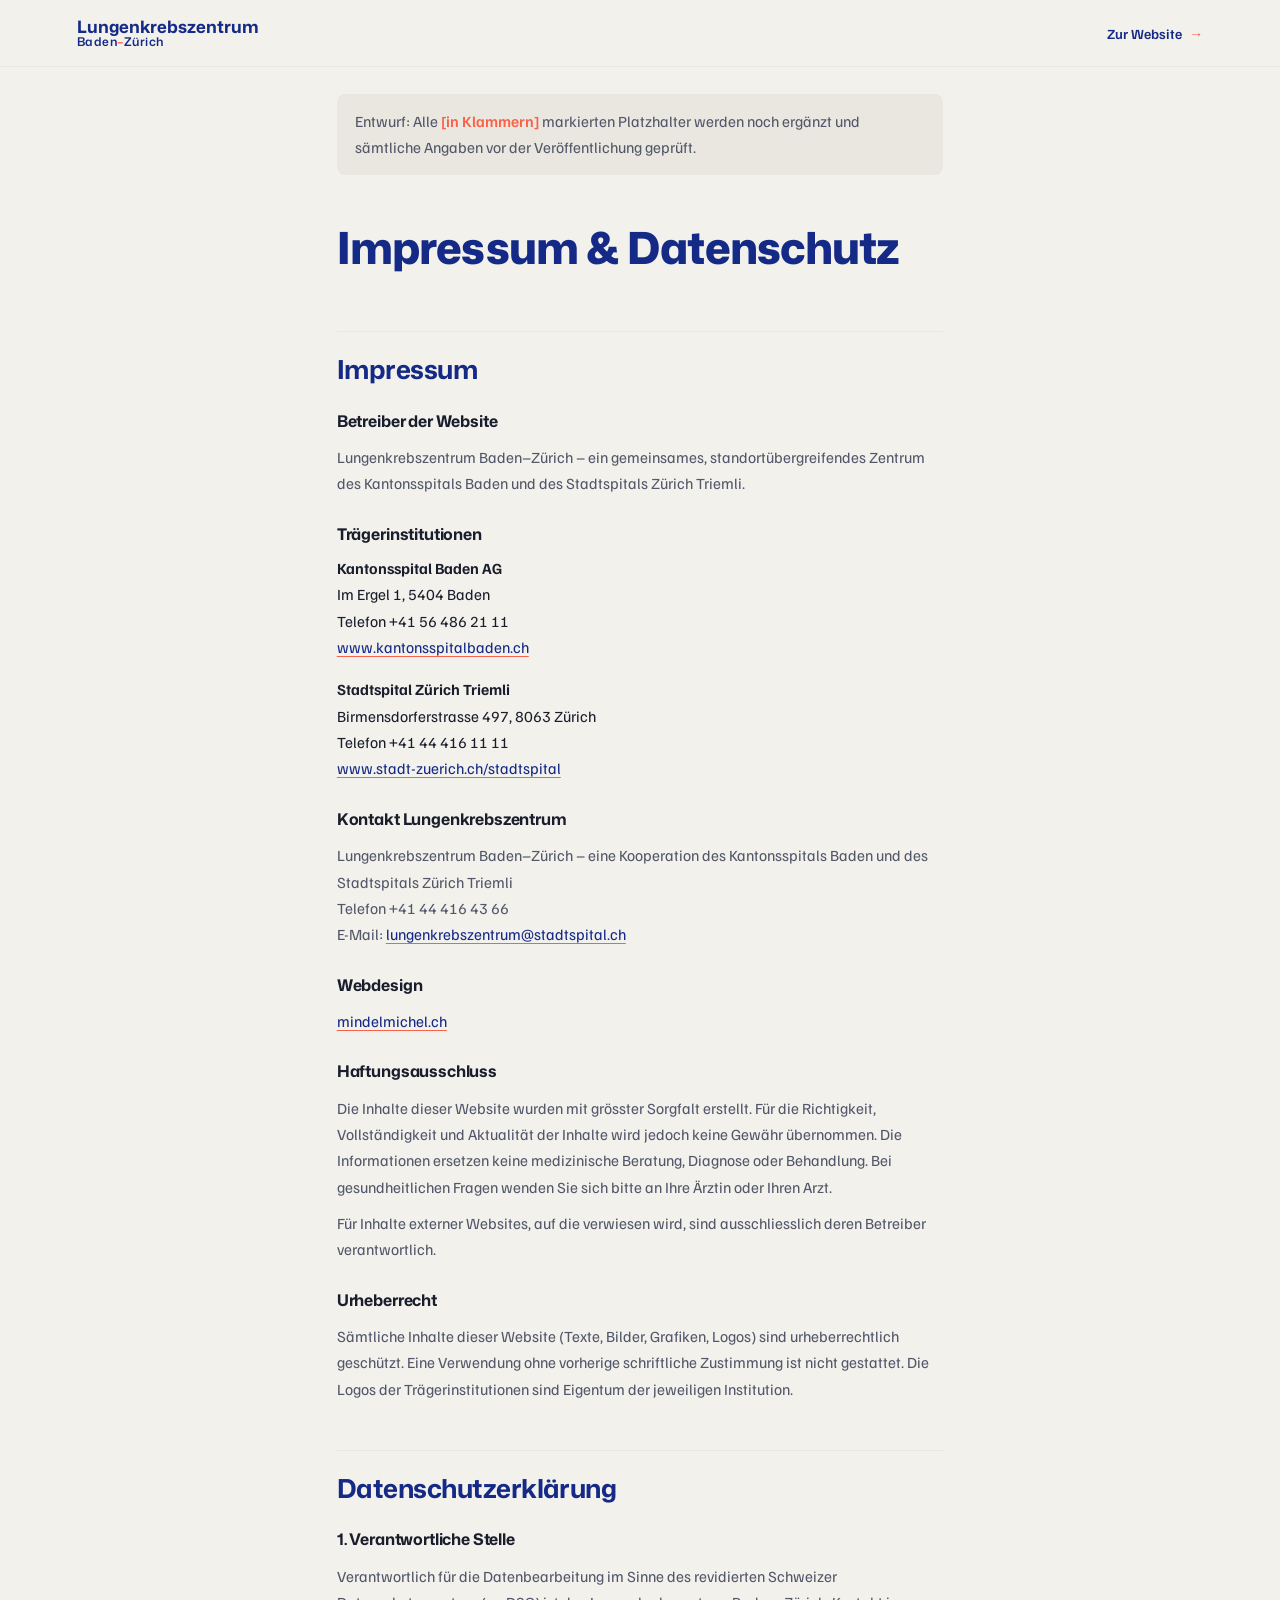
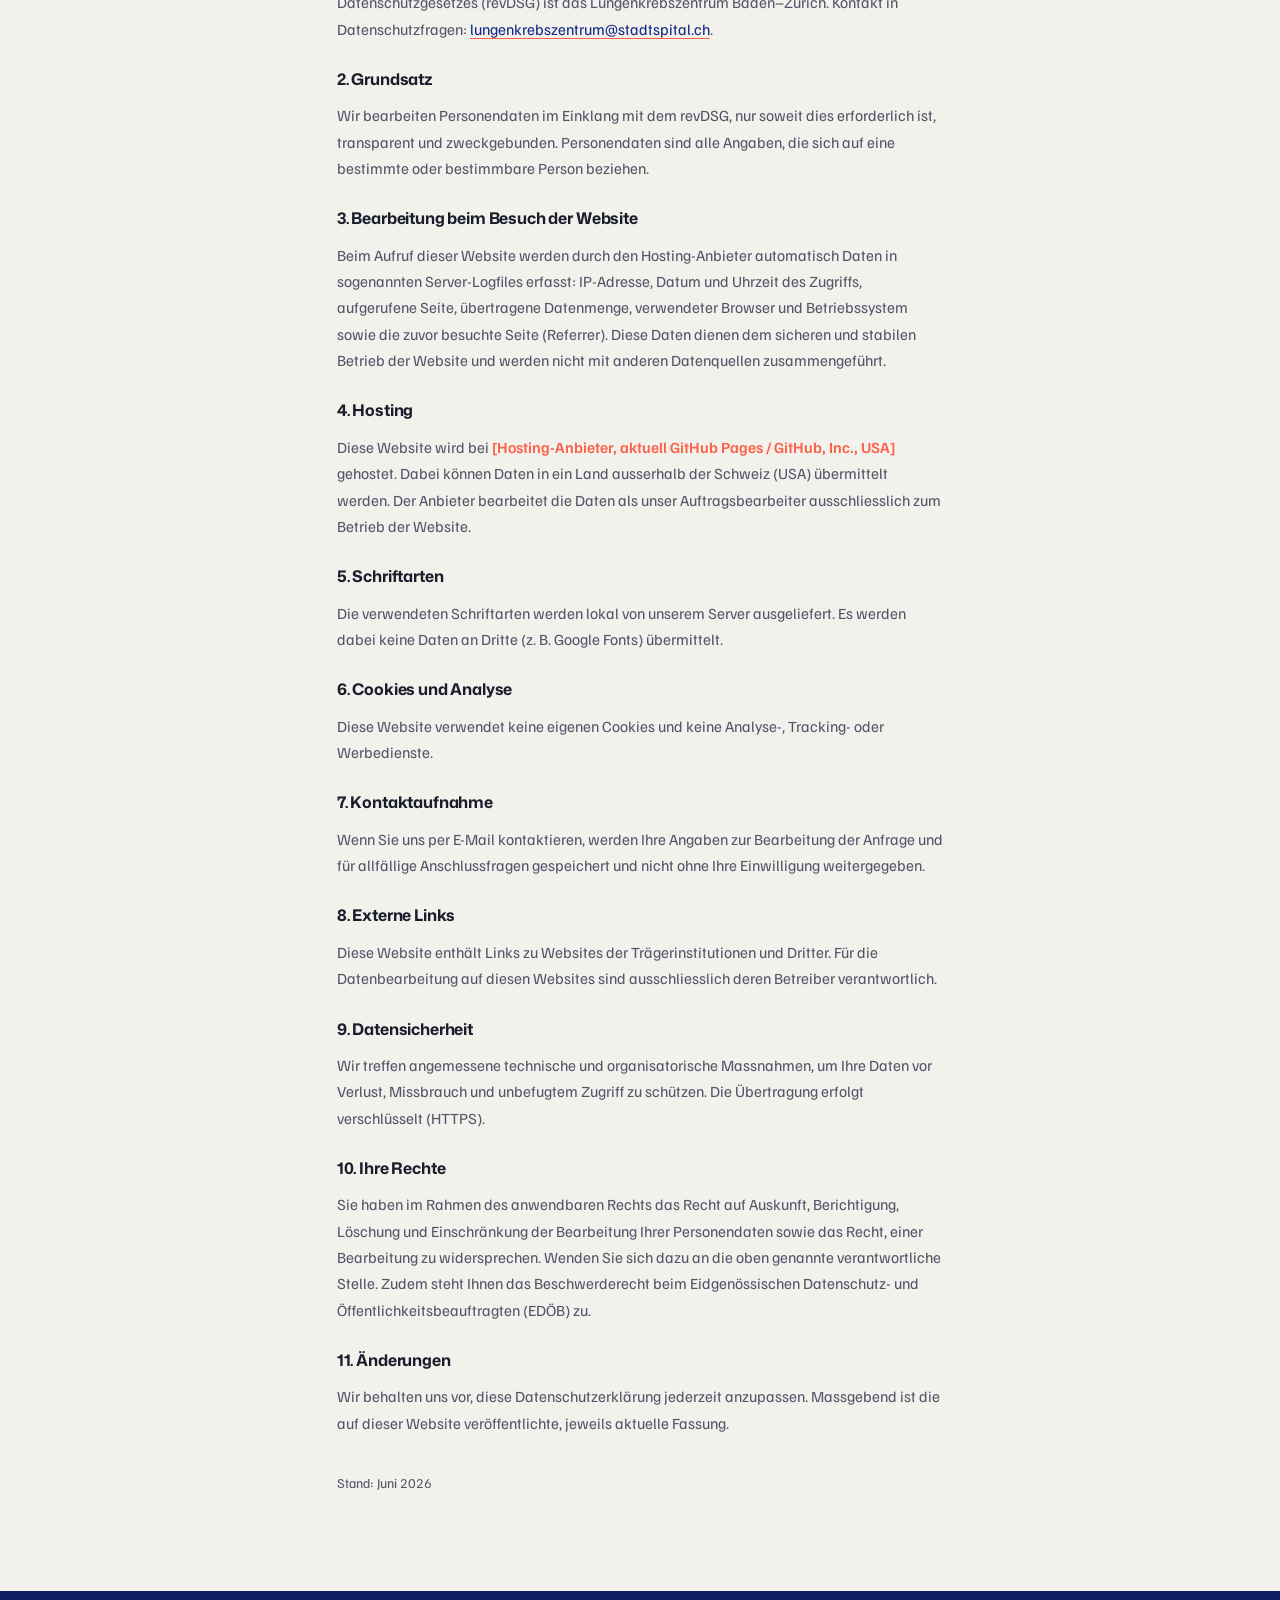
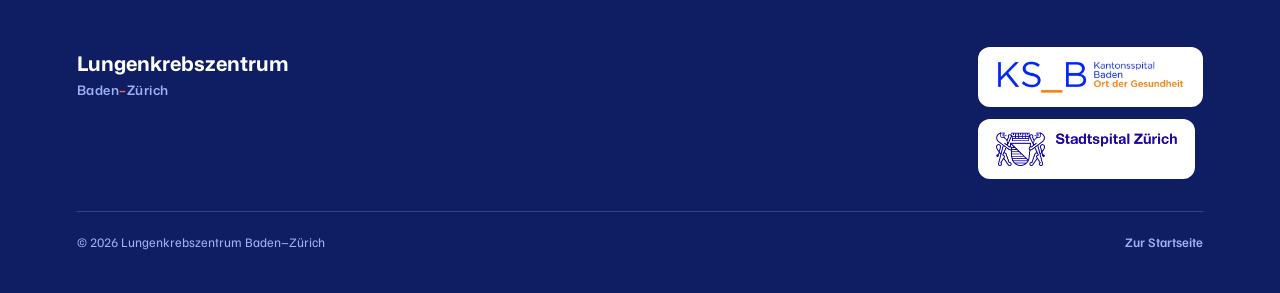
==== commit 667658cf: "Schriften selbst gehostet (kein Google), Datenschutz angepasst" ====
--- a/impressum.html
+++ b/impressum.html
@@ -8,9 +8,6 @@
 <link rel="icon" href="favicon-32.png" type="image/png" sizes="32x32">
 <link rel="apple-touch-icon" href="favicon.png">
 <meta name="robots" content="noindex">
-<link rel="preconnect" href="https://fonts.googleapis.com">
-<link rel="preconnect" href="https://fonts.gstatic.com" crossorigin>
-<link href="https://fonts.googleapis.com/css2?family=Mona+Sans:wght@400;500;600;700;800&family=Familjen+Grotesk:wght@400;500;600;700&display=swap" rel="stylesheet">
 <link rel="stylesheet" href="css/styles.css">
 <style>
   .legalbar{display:flex;align-items:center;justify-content:space-between;gap:20px;padding:18px var(--mx);background:var(--paper);border-bottom:1px solid var(--paper-2);}
@@ -95,8 +92,8 @@
   <h3>4. Hosting</h3>
   <p>Diese Website wird bei <span class="ph">[Hosting-Anbieter, aktuell GitHub Pages / GitHub, Inc., USA]</span> gehostet. Dabei können Daten in ein Land ausserhalb der Schweiz (USA) übermittelt werden. Der Anbieter bearbeitet die Daten als unser Auftragsbearbeiter ausschliesslich zum Betrieb der Website.</p>
 
-  <h3>5. Schriftarten (Google Fonts)</h3>
-  <p>Diese Website bindet Schriftarten von Google Fonts (Google LLC, USA) ein, die beim Seitenaufruf von Google-Servern geladen werden. Dabei wird Ihre IP-Adresse an Google übermittelt. <span class="ph">[Hinweis: Die Schriften können auf Wunsch lokal eingebunden werden, sodass keine Übermittlung an Google erfolgt.]</span></p>
+  <h3>5. Schriftarten</h3>
+  <p>Die verwendeten Schriftarten werden lokal von unserem Server ausgeliefert. Es werden dabei keine Daten an Dritte (z. B. Google Fonts) übermittelt.</p>
 
   <h3>6. Cookies und Analyse</h3>
   <p>Diese Website verwendet keine eigenen Cookies und keine Analyse-, Tracking- oder Werbedienste.</p>
--- a/css/styles.css
+++ b/css/styles.css
@@ -1,3 +1,8 @@
+/* Selbstgehostete Schriften (keine Übermittlung an Google) */
+@font-face{font-family:'Mona Sans';font-style:normal;font-display:swap;font-weight:200 900;src:url('../fonts/mona-sans-latin.woff2') format('woff2');unicode-range:U+0000-00FF,U+0131,U+0152-0153,U+02BB-02BC,U+02C6,U+02DA,U+02DC,U+0304,U+0308,U+0329,U+2000-206F,U+20AC,U+2122,U+2191,U+2193,U+2212,U+2215,U+FEFF,U+FFFD;}
+@font-face{font-family:'Mona Sans';font-style:normal;font-display:swap;font-weight:200 900;src:url('../fonts/mona-sans-latin-ext.woff2') format('woff2');unicode-range:U+0100-02BA,U+02BD-02C5,U+02C7-02CC,U+02CE-02D7,U+02DD-02FF,U+0304,U+0308,U+0329,U+1D00-1DBF,U+1E00-1E9F,U+1EF2-1EFF,U+2020,U+20A0-20AB,U+20AD-20C0,U+2113,U+2C60-2C7F,U+A720-A7FF;}
+@font-face{font-family:'Familjen Grotesk';font-style:normal;font-display:swap;font-weight:400 700;src:url('../fonts/familjen-grotesk-latin.woff2') format('woff2');unicode-range:U+0000-00FF,U+0131,U+0152-0153,U+02BB-02BC,U+02C6,U+02DA,U+02DC,U+0304,U+0308,U+0329,U+2000-206F,U+20AC,U+2122,U+2191,U+2193,U+2212,U+2215,U+FEFF,U+FFFD;}
+@font-face{font-family:'Familjen Grotesk';font-style:normal;font-display:swap;font-weight:400 700;src:url('../fonts/familjen-grotesk-latin-ext.woff2') format('woff2');unicode-range:U+0100-02BA,U+02BD-02C5,U+02C7-02CC,U+02CE-02D7,U+02DD-02FF,U+0304,U+0308,U+0329,U+1D00-1DBF,U+1E00-1E9F,U+1EF2-1EFF,U+2020,U+20A0-20AB,U+20AD-20C0,U+2113,U+2C60-2C7F,U+A720-A7FF;}
 :root{
   --blue:#152A86; --blue-deep:#0F1E63; --sky:#9DB0F0; --sky-soft:#C7D1F5;
   --coral:#FB6048; --paper:#F2F1EC; --paper-2:#E9E7DF; --card:#FAF9F5;
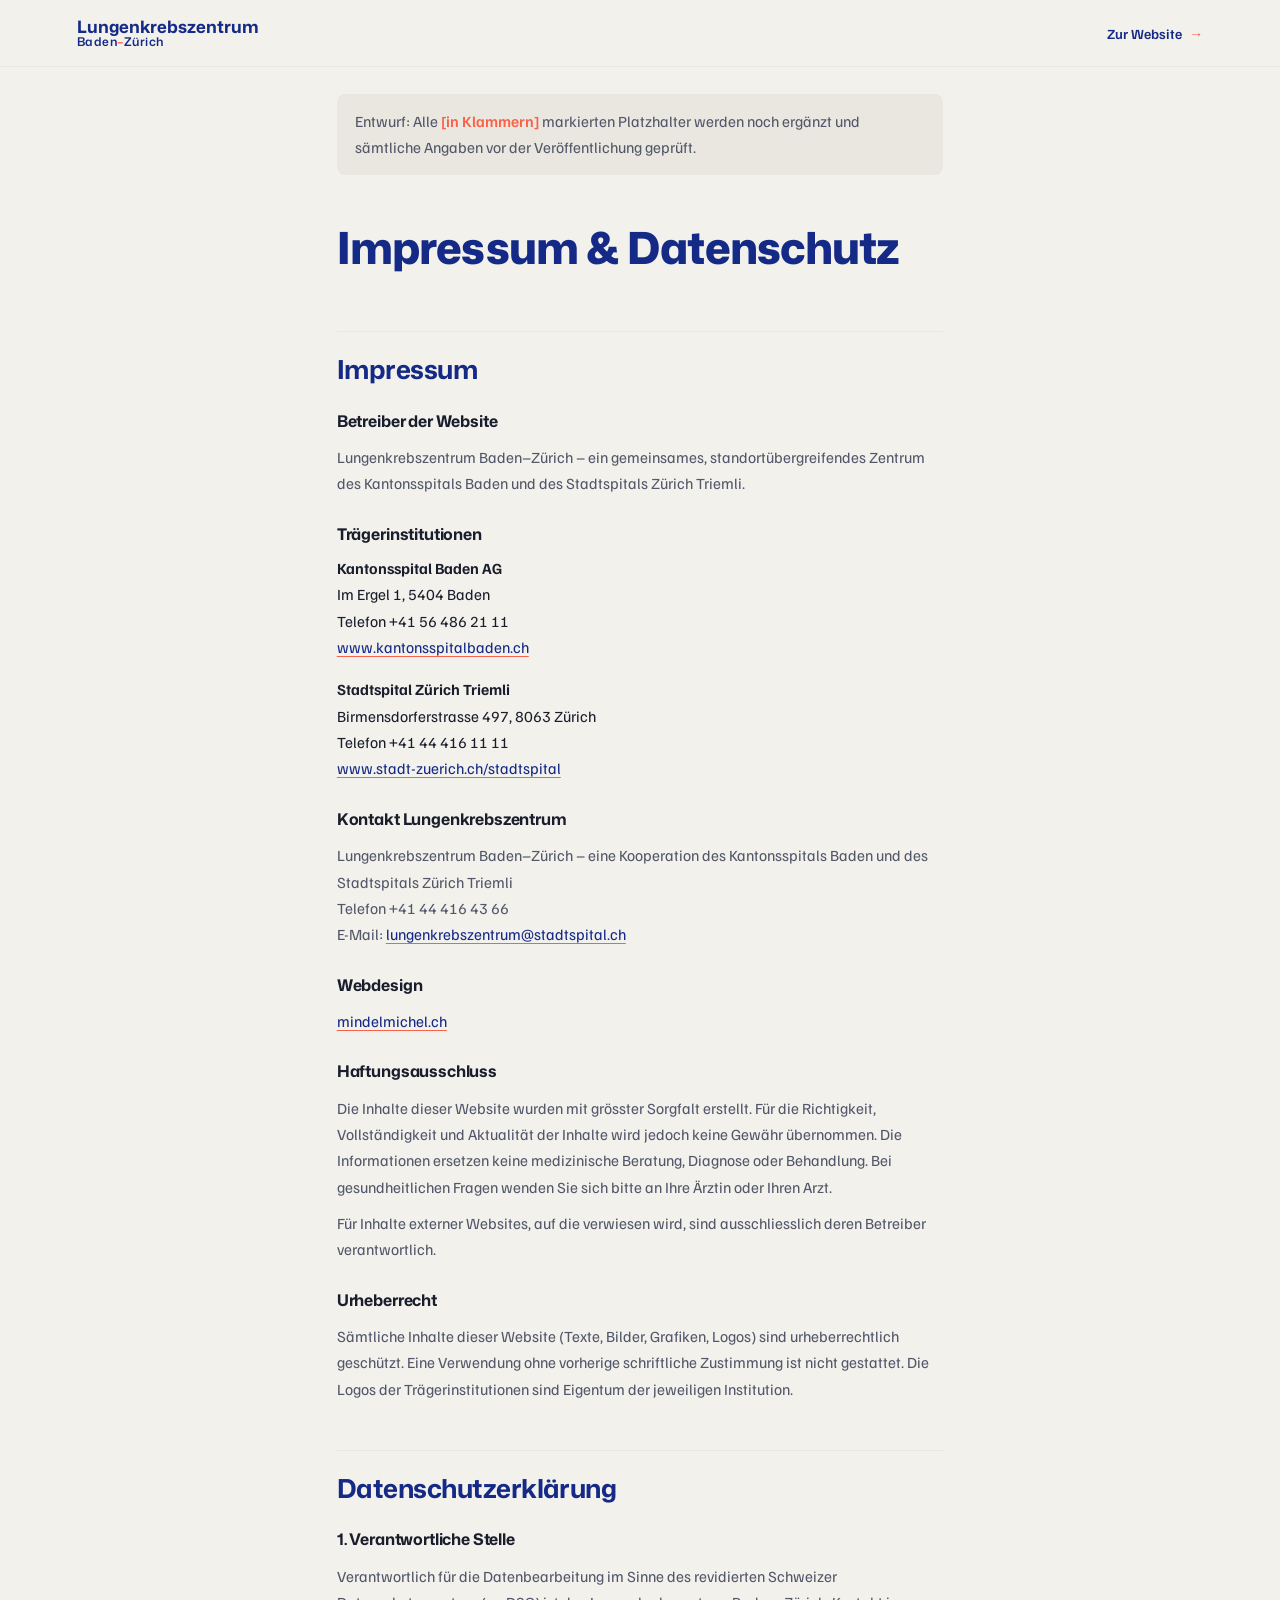
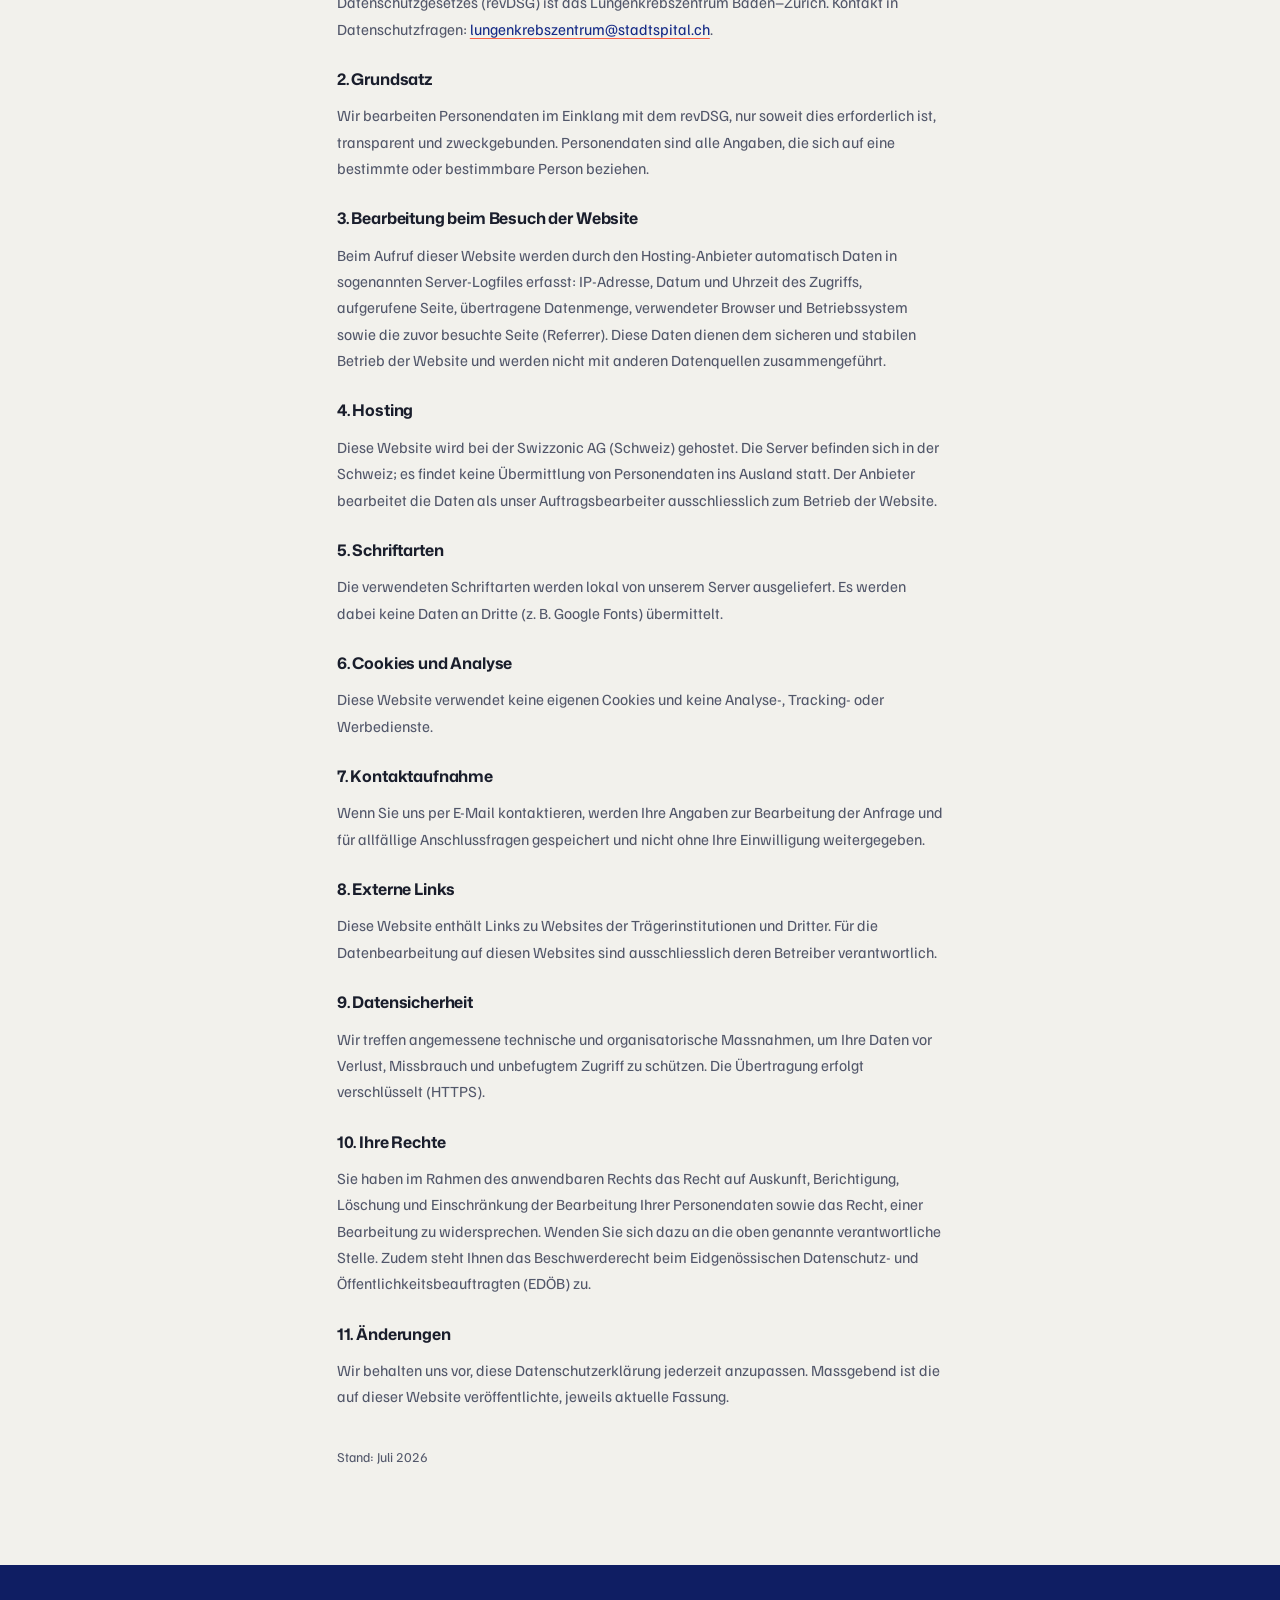
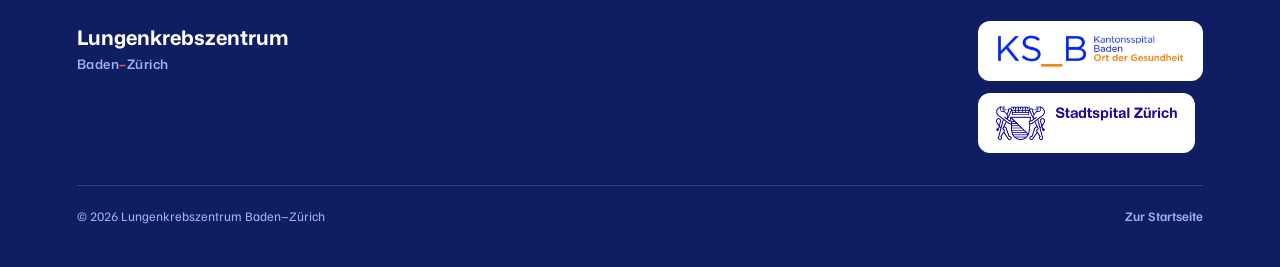
==== commit 1d005d35: "Impressum: Hosting-Angabe auf Swizzonic (CH) aktualisiert" ====
--- a/impressum.html
+++ b/impressum.html
@@ -8,6 +8,8 @@
 <link rel="icon" href="favicon-32.png" type="image/png" sizes="32x32">
 <link rel="apple-touch-icon" href="favicon.png">
 <meta name="robots" content="noindex">
+<meta name="theme-color" content="#152A86">
+<link rel="canonical" href="https://lungenkrebszentrum-baden-zuerich.ch/impressum.html">
 <link rel="stylesheet" href="css/styles.css">
 <style>
   .legalbar{display:flex;align-items:center;justify-content:space-between;gap:20px;padding:18px var(--mx);background:var(--paper);border-bottom:1px solid var(--paper-2);}
@@ -90,7 +92,7 @@
   <p>Beim Aufruf dieser Website werden durch den Hosting-Anbieter automatisch Daten in sogenannten Server-Logfiles erfasst: IP-Adresse, Datum und Uhrzeit des Zugriffs, aufgerufene Seite, übertragene Datenmenge, verwendeter Browser und Betriebssystem sowie die zuvor besuchte Seite (Referrer). Diese Daten dienen dem sicheren und stabilen Betrieb der Website und werden nicht mit anderen Datenquellen zusammengeführt.</p>
 
   <h3>4. Hosting</h3>
-  <p>Diese Website wird bei <span class="ph">[Hosting-Anbieter, aktuell GitHub Pages / GitHub, Inc., USA]</span> gehostet. Dabei können Daten in ein Land ausserhalb der Schweiz (USA) übermittelt werden. Der Anbieter bearbeitet die Daten als unser Auftragsbearbeiter ausschliesslich zum Betrieb der Website.</p>
+  <p>Diese Website wird bei der Swizzonic AG (Schweiz) gehostet. Die Server befinden sich in der Schweiz; es findet keine Übermittlung von Personendaten ins Ausland statt. Der Anbieter bearbeitet die Daten als unser Auftragsbearbeiter ausschliesslich zum Betrieb der Website.</p>
 
   <h3>5. Schriftarten</h3>
   <p>Die verwendeten Schriftarten werden lokal von unserem Server ausgeliefert. Es werden dabei keine Daten an Dritte (z. B. Google Fonts) übermittelt.</p>
@@ -113,7 +115,7 @@
   <h3>11. Änderungen</h3>
   <p>Wir behalten uns vor, diese Datenschutzerklärung jederzeit anzupassen. Massgebend ist die auf dieser Website veröffentlichte, jeweils aktuelle Fassung.</p>
 
-  <p class="stand">Stand: Juni 2026</p>
+  <p class="stand">Stand: Juli 2026</p>
 </main>
 
 <footer>
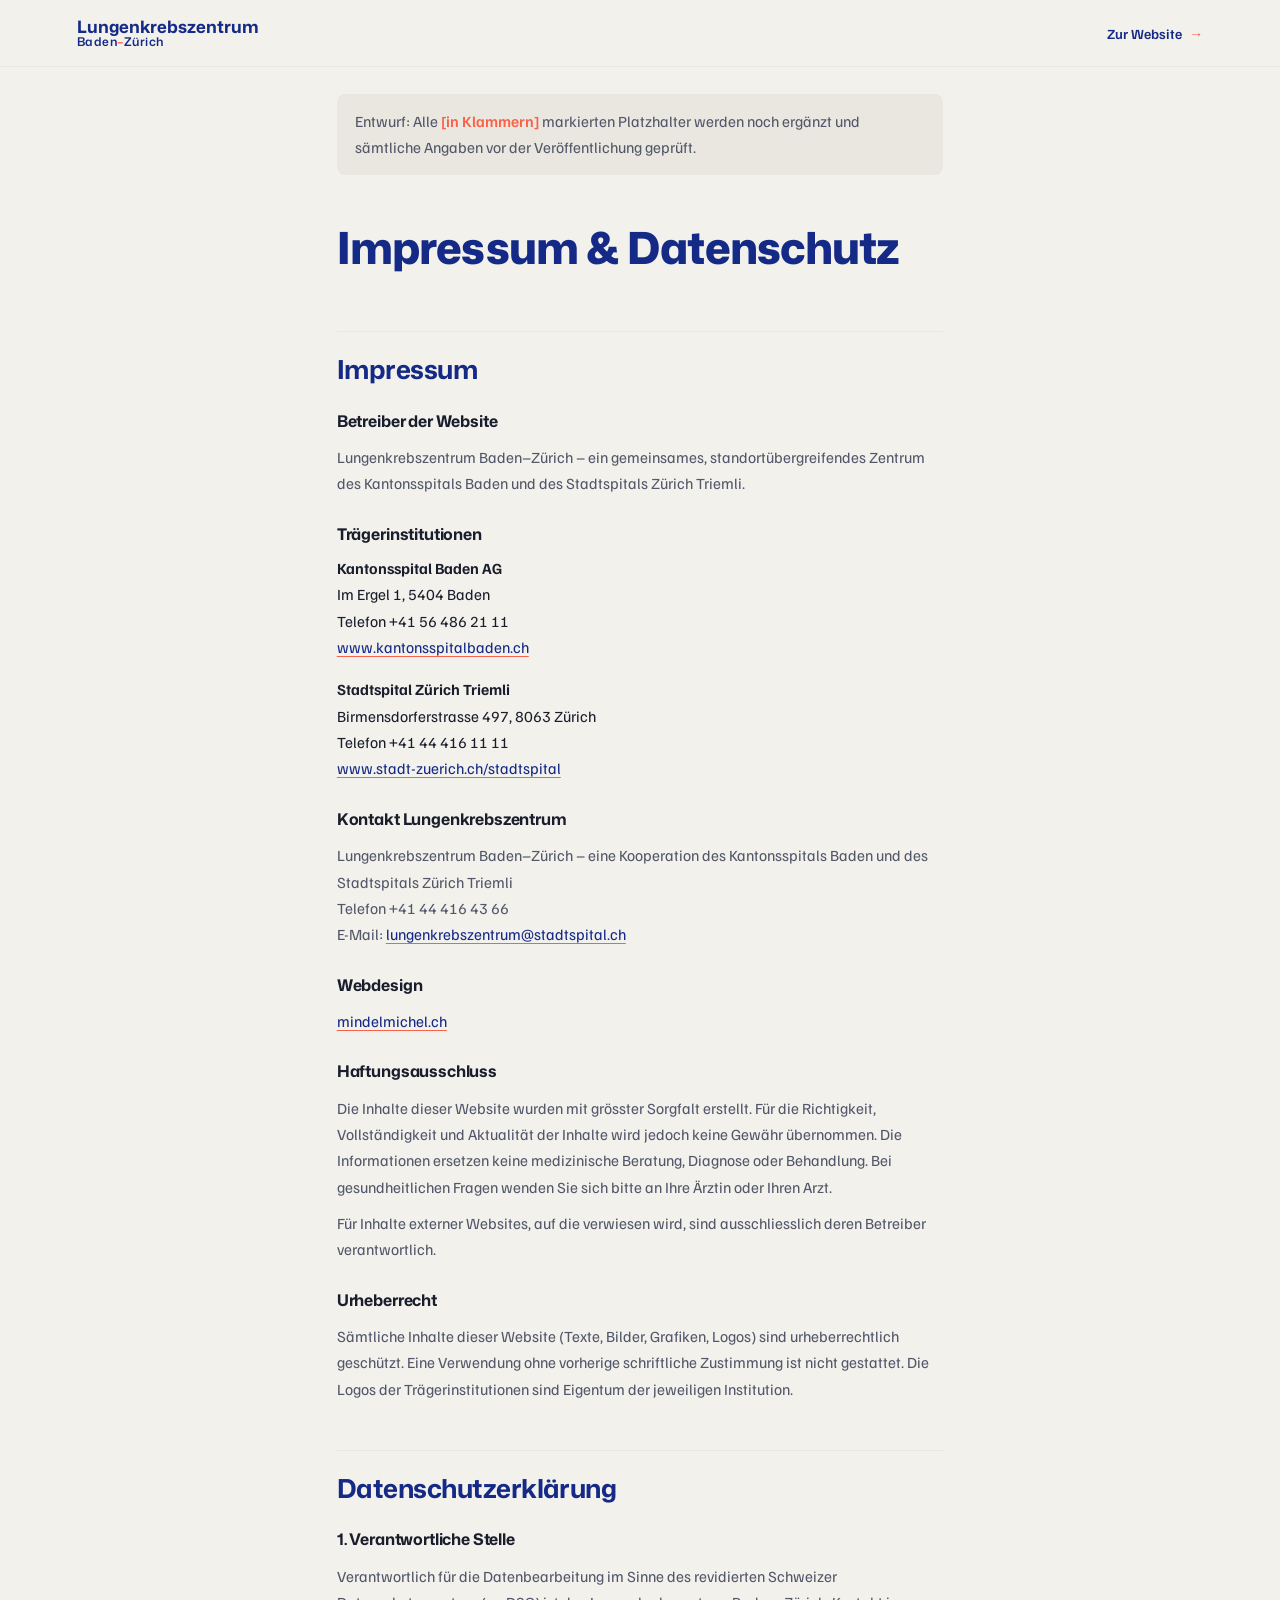
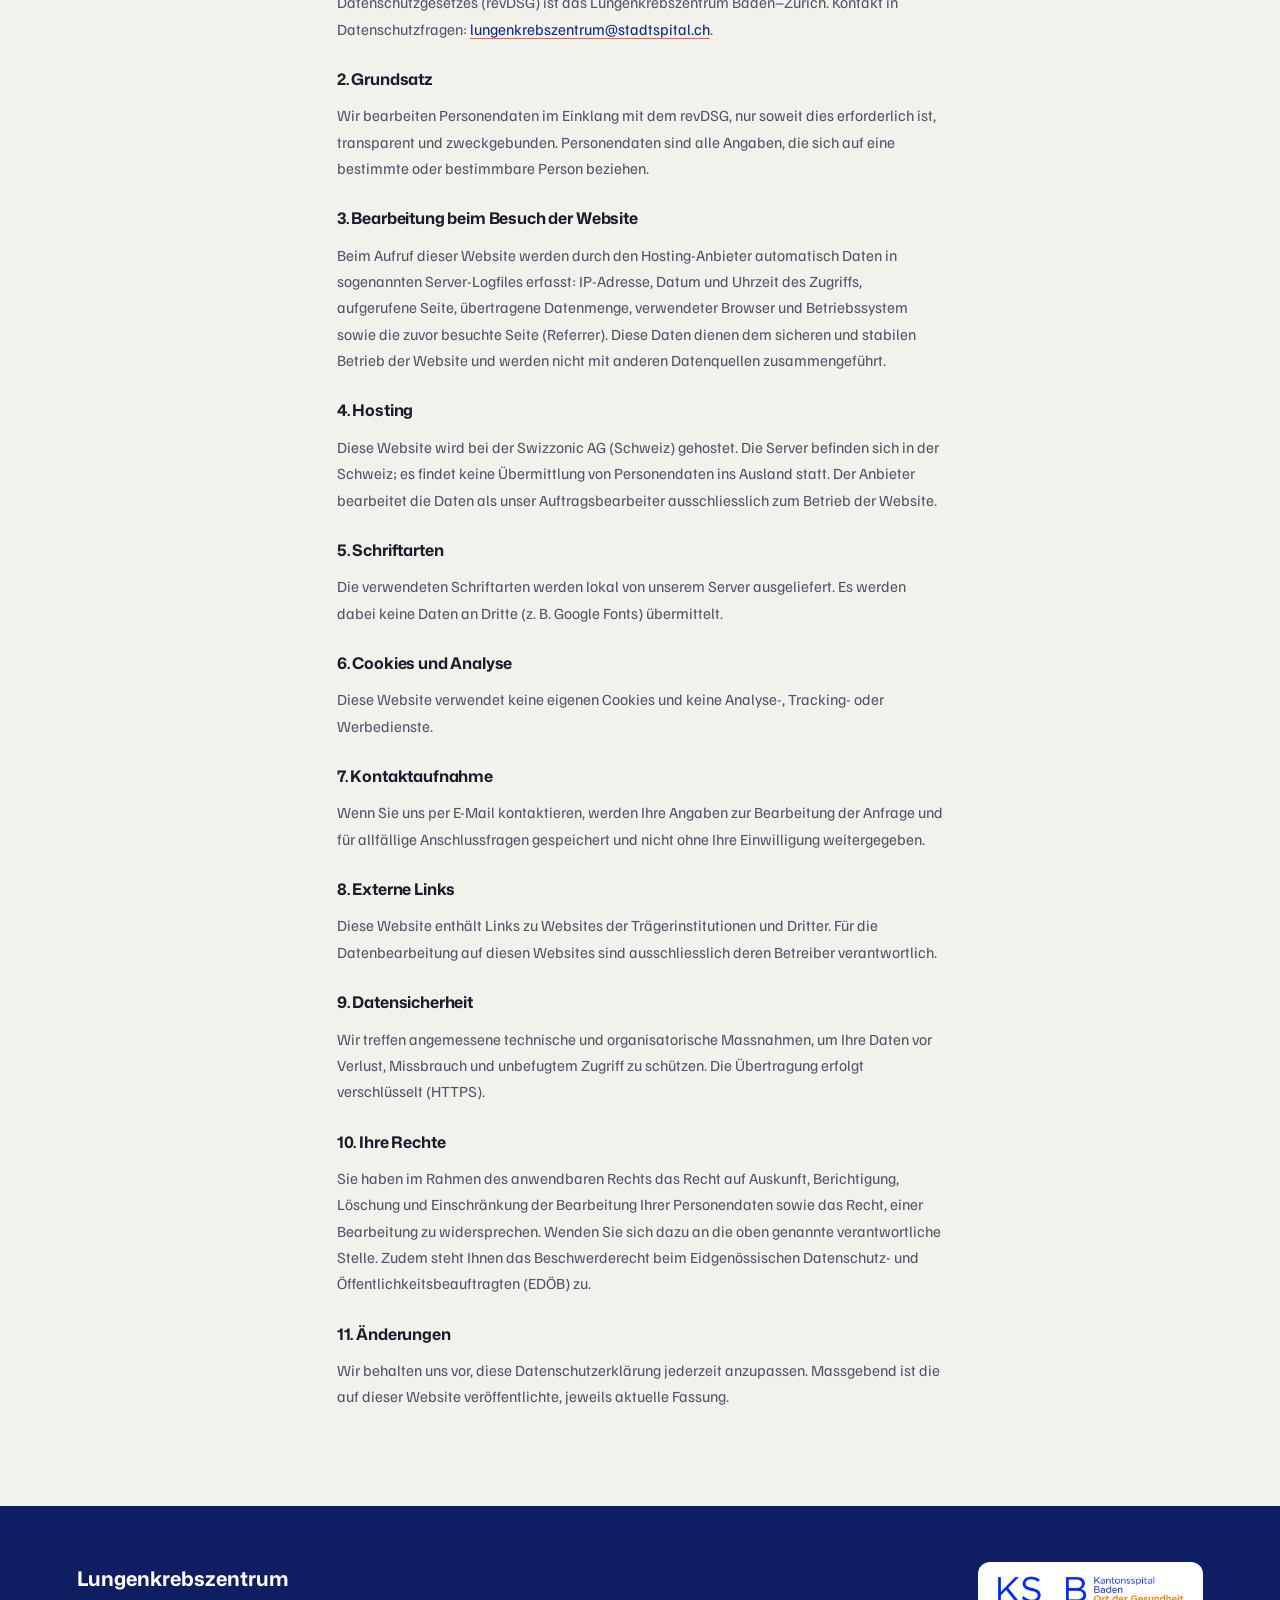
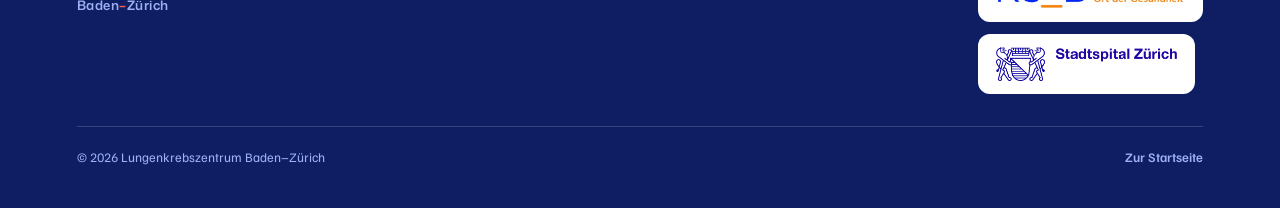
==== commit b0ecd0ce: "Impressum: Stand-Datum entfernt" ====
--- a/impressum.html
+++ b/impressum.html
@@ -114,8 +114,6 @@
 
   <h3>11. Änderungen</h3>
   <p>Wir behalten uns vor, diese Datenschutzerklärung jederzeit anzupassen. Massgebend ist die auf dieser Website veröffentlichte, jeweils aktuelle Fassung.</p>
-
-  <p class="stand">Stand: Juli 2026</p>
 </main>
 
 <footer>
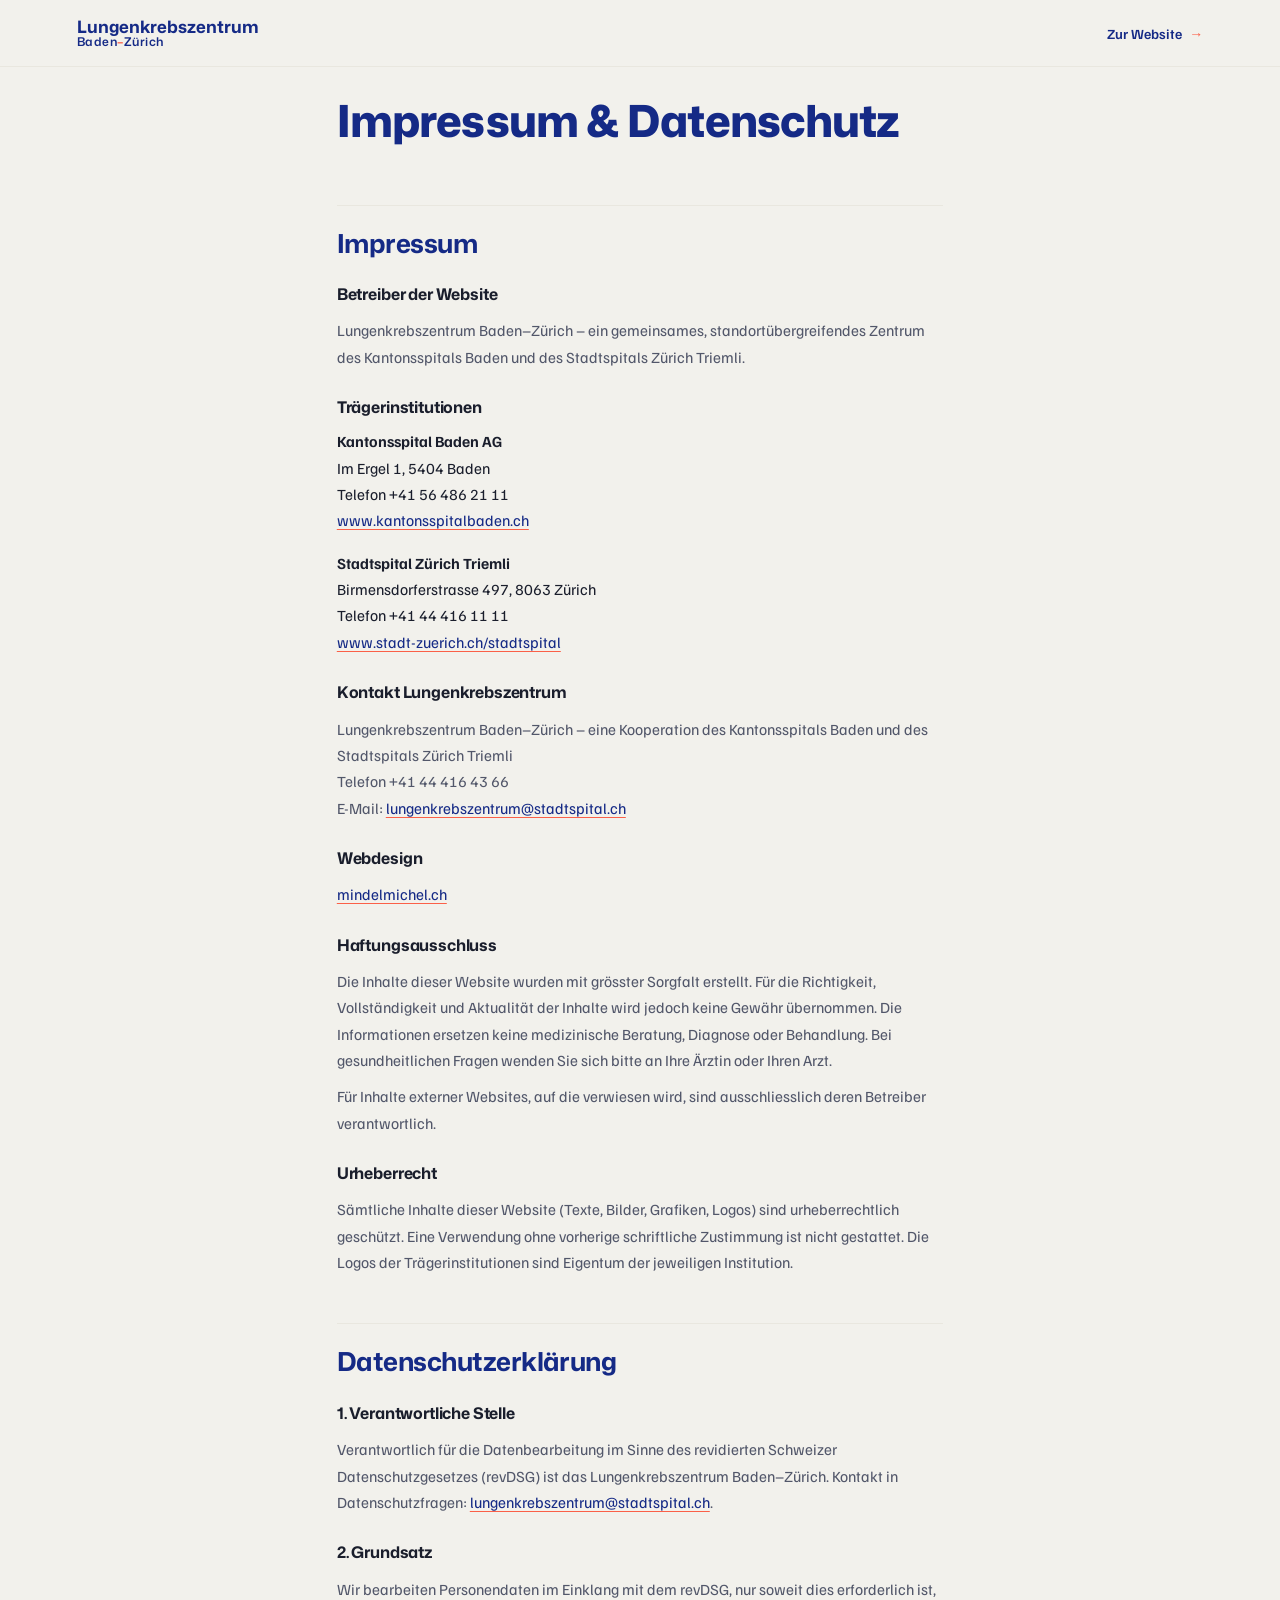
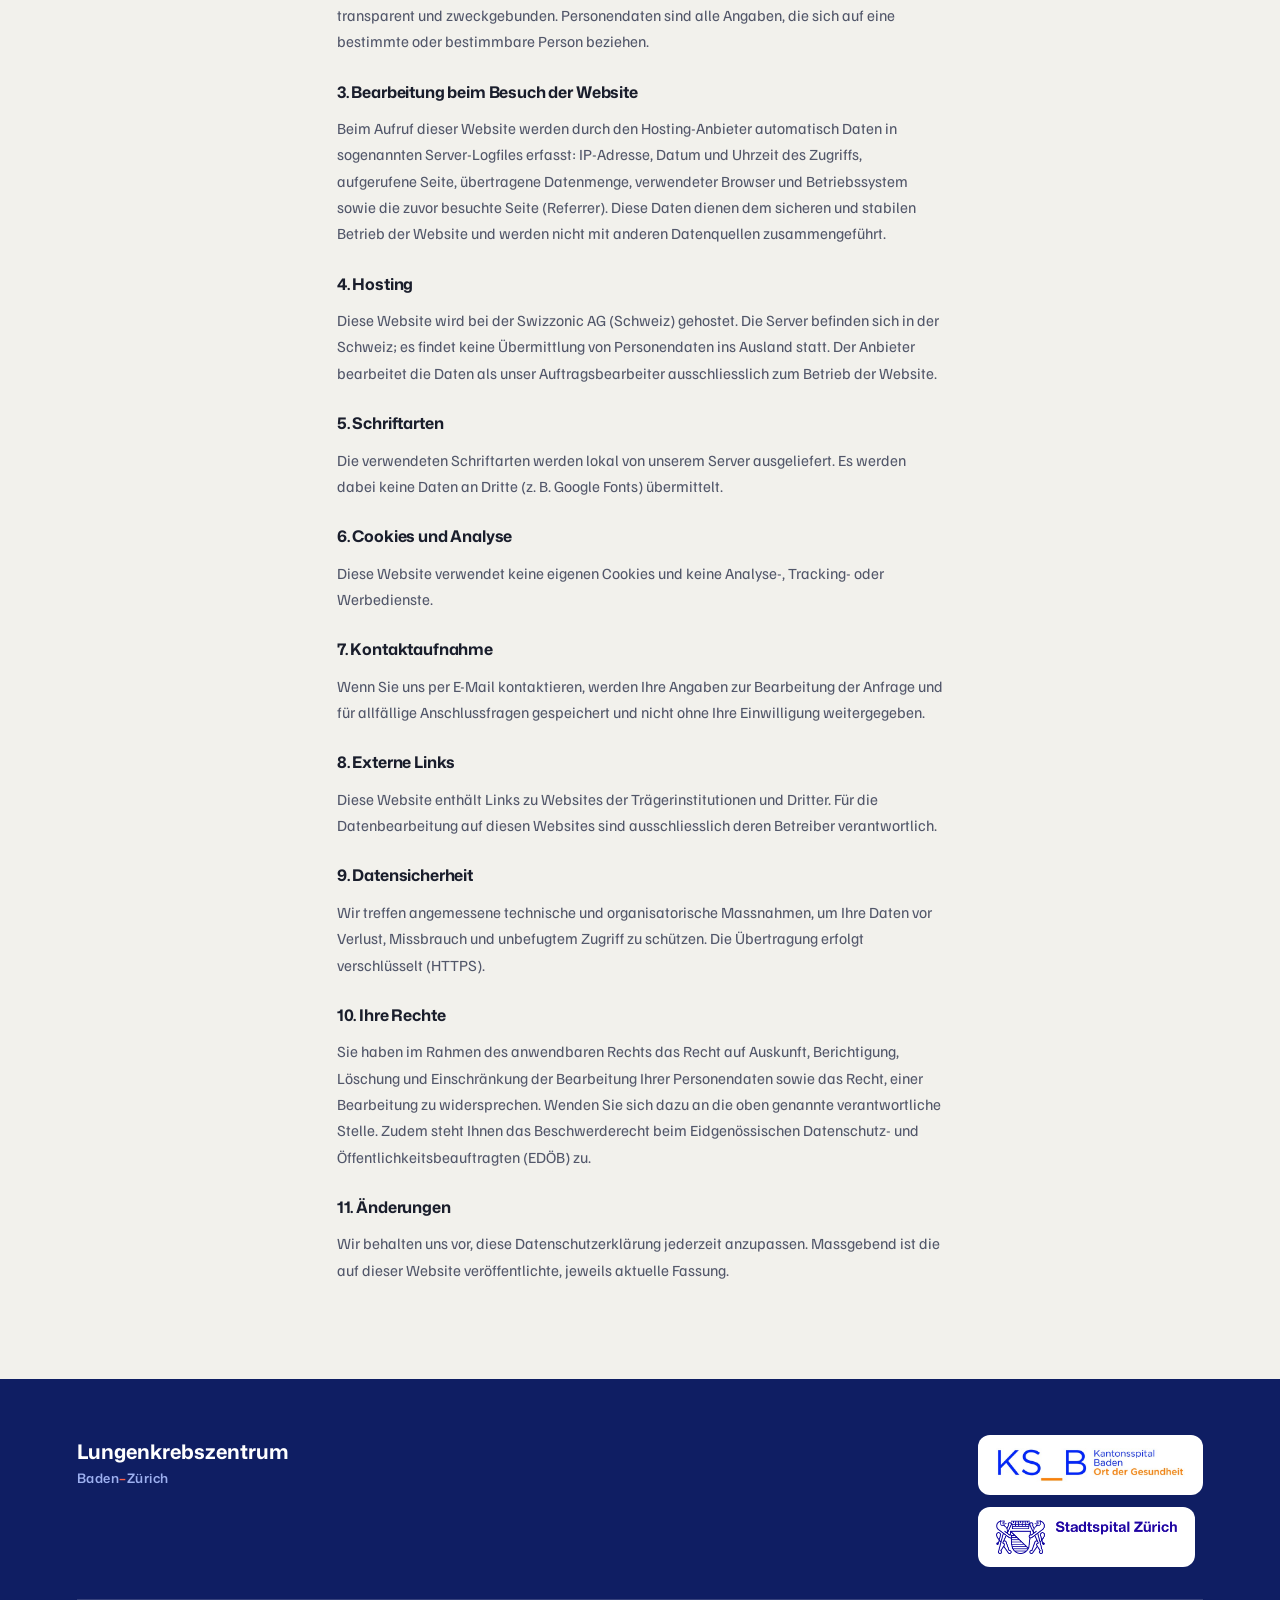
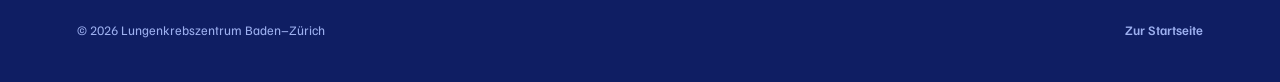
==== commit b758ffb9: "Impressum finalisiert: Entwurfs-Hinweis entfernt" ====
--- a/impressum.html
+++ b/impressum.html
@@ -42,8 +42,6 @@
 </header>
 
 <main class="legal">
-  <p class="legal-note">Entwurf: Alle <span class="ph">[in Klammern]</span> markierten Platzhalter werden noch ergänzt und sämtliche Angaben vor der Veröffentlichung geprüft.</p>
-
   <h1>Impressum & Datenschutz</h1>
 
   <h2>Impressum</h2>
